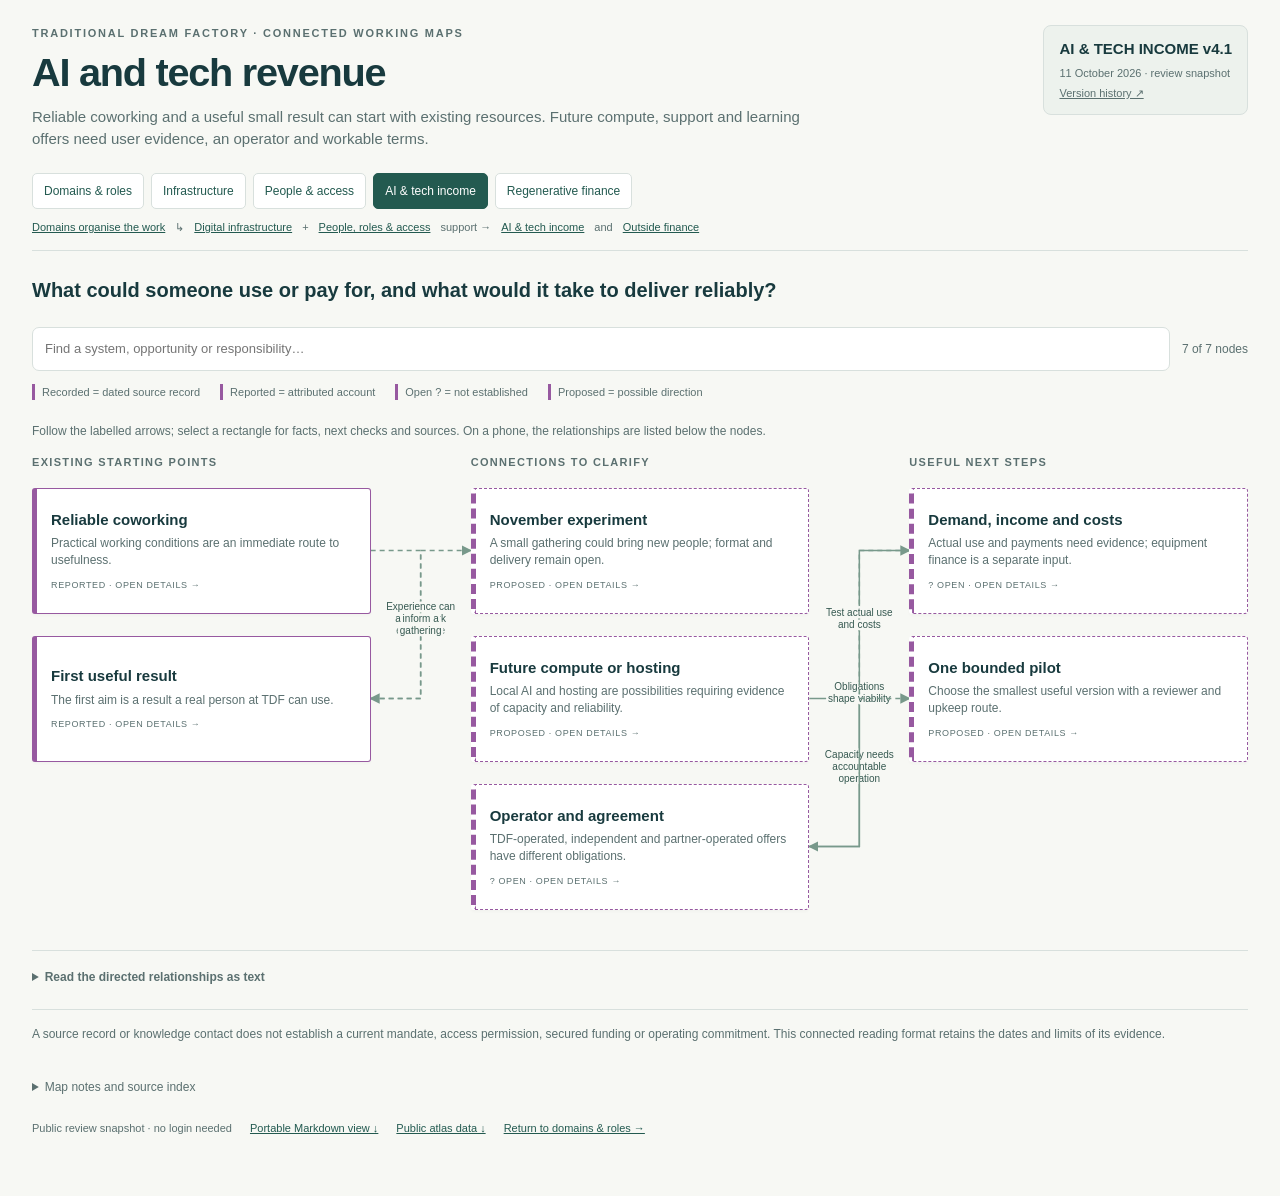
==== ai-revenue.html @ 5ae0e658 "Connect five public review maps in atlas v4.1; preserve original domains snapshot" ====
<!doctype html>
<html lang="en">
<head>
<meta charset="utf-8">
<meta name="viewport" content="width=device-width,initial-scale=1">
<meta name="description" content="A connected TDF working map, with dated sources, practical relationships and open next checks.">
<title>TDF · AI and tech revenue · v4.1</title>
<style>
:root{--ink:#183a3e;--muted:#5b7070;--paper:#f7f8f4;--line:#d8e0dd;--brand:#235a50;--accent:#9759A0;color-scheme:light}*{box-sizing:border-box}body{margin:0;background:var(--paper);color:var(--ink);font:15px/1.5 -apple-system,BlinkMacSystemFont,"Segoe UI",sans-serif}button,input{font:inherit;color:inherit}a{color:var(--brand)}button{cursor:pointer}button:focus-visible,a:focus-visible,input:focus-visible,summary:focus-visible{outline:3px solid #1e708b;outline-offset:3px}[hidden]{display:none!important}.shell{max-width:1520px;margin:auto;padding:25px 32px 60px}header{display:flex;gap:22px;justify-content:space-between;align-items:flex-start}.eyebrow{font-size:11px;letter-spacing:.16em;text-transform:uppercase;font-weight:750;color:var(--muted)}h1{font-size:clamp(26px,3.1vw,41px);letter-spacing:-1.25px;line-height:1.12;margin:8px 0 12px;font-weight:700}h2,h3,p{margin-top:0}.intro{font-size:15px;max-width:800px;color:var(--muted);margin-bottom:0}.version{background:#edf2ed;min-width:190px;border:1px solid var(--line);border-radius:8px;padding:12px 15px;flex-shrink:0}.version strong{display:block;font-size:15px}.version span,.version a{display:block;color:var(--muted);font-size:11px;margin-top:4px}.question{font-size:20px;font-weight:650;line-height:1.4;margin:25px 0 9px;max-width:950px}.toolbar{display:flex;gap:12px;align-items:center;flex-wrap:wrap;margin:23px 0 13px}.toolbar label{flex:1;min-width:230px}.toolbar input{width:100%;border:1px solid var(--line);border-radius:7px;padding:11px 12px;background:white;font-size:13px}.toolbar span{font-size:12px;color:var(--muted)}.legend{font-size:11px;color:var(--muted);display:flex;gap:8px 20px;flex-wrap:wrap;margin-bottom:22px}.legend span{border-left:3px solid var(--accent);padding-left:7px}.diagram{position:relative;min-height:150px;padding-bottom:20px}.columns{display:grid;grid-template-columns:repeat(var(--cols),minmax(0,1fr));gap:100px;position:relative;z-index:1;pointer-events:none}.column h2{font-size:11px;text-transform:uppercase;letter-spacing:.12em;color:var(--muted);margin:0 0 17px}.nodes{display:flex;flex-direction:column;gap:22px}.node{pointer-events:auto;position:relative;text-align:left;background:white;border:1.5px solid var(--accent);border-left:5px solid var(--accent);border-radius:3px;min-height:126px;padding:14px;width:100%;box-shadow:0 2px 3px #183a3e06}.node strong{display:block;font-size:15px;line-height:1.3;padding-bottom:6px}.node .summary{display:block;font-size:12px;line-height:1.45;color:var(--muted)}.node .status{display:block;margin-top:9px;text-transform:uppercase;letter-spacing:.07em;font-size:9px;color:var(--muted)}.node[data-status=open],.node[data-status=proposed]{border-style:dashed}.node[aria-pressed=true]{outline:3px solid var(--accent);outline-offset:3px;background:color-mix(in srgb,var(--accent) 8%,white)}.node:hover{background:color-mix(in srgb,var(--accent) 5%,white)}.edges{position:absolute;inset:0;width:100%;height:100%;overflow:visible;pointer-events:none;z-index:0}.edge{fill:none;stroke:#78998b;stroke-width:1.5}.edge.proposed{stroke-dasharray:5 4}.edge-label{font-size:10px;fill:#365951;paint-order:stroke;stroke:var(--paper);stroke-width:5px;stroke-linejoin:round}.read-hint{font-size:12px;color:var(--muted);margin:0 0 14px}.detail{border:1px solid var(--line);border-top:4px solid var(--accent);border-radius:6px;background:#fff;padding:25px;margin-top:22px;scroll-margin-top:20px}.detail h2{font-size:25px;line-height:1.2;letter-spacing:-.5px;margin:7px 0 12px}.detail .tag{font-size:11px;text-transform:uppercase;letter-spacing:.09em;color:var(--muted)}.detail .lead{font-size:15px;max-width:950px}.detail-grid{display:grid;grid-template-columns:1fr 1fr;gap:24px 35px}.detail h3{font-size:12px;text-transform:uppercase;letter-spacing:.06em;margin:17px 0 8px}.detail ul{font-size:13px;padding-left:19px;margin:0}.detail li{margin:7px 0}.next-check{background:#f4f6ef;border:1px dashed #a6b7ac;padding:12px 15px}.links{display:flex;gap:7px;flex-wrap:wrap}.links a{font-size:12px;padding:7px 9px;border:1px solid var(--line);border-radius:4px;text-decoration:none;background:#f3f6f2}.sources details{border-top:1px solid var(--line);padding:11px 0;font-size:12px}.sources summary{cursor:pointer}.sources p{font-size:12px;color:var(--muted);margin:8px 0}.sources small{color:var(--muted);font-size:10px}.relationships{margin-top:20px;border-top:1px solid var(--line);padding-top:17px;font-size:12px;color:var(--muted)}.relationships summary{cursor:pointer;font-weight:600}.relationships ul{columns:2;column-gap:35px;padding-left:20px}.relationships li{break-inside:avoid;margin:10px 0}.relationships a{font-weight:600}.note{font-size:12px;color:var(--muted);padding:15px 0;border-top:1px solid var(--line);margin-top:23px}.notes{font-size:12px;color:var(--muted);margin-top:20px}.notes summary{cursor:pointer}.notes li{margin:8px 0}.footer{display:flex;gap:18px;flex-wrap:wrap;font-size:11px;color:var(--muted);margin-top:24px}.empty{border:1px dashed var(--line);padding:30px;font-size:14px}.sr-only{position:absolute;width:1px;height:1px;padding:0;margin:-1px;overflow:hidden;clip:rect(0,0,0,0);white-space:nowrap;border:0}
.atlas-nav{display:flex;gap:7px;flex-wrap:wrap;margin:22px 0 10px}.atlas-nav a{border:1px solid #d8e0dd;padding:8px 11px;background:#fff;border-radius:5px;font-size:12px;text-decoration:none;color:#235a50}.atlas-nav a[aria-current=page]{background:#235a50;color:#fff;border-color:#235a50}.relationship-strip{font-size:11px;color:#5b7070;display:flex;gap:6px 10px;align-items:center;flex-wrap:wrap;border-bottom:1px solid #d8e0dd;padding:0 0 15px;margin-bottom:8px}.relationship-strip a{color:#235a50}.cross-links{display:flex;flex-direction:column;gap:7px;margin:10px 0}.cross-links a{padding:9px 11px;border:1px solid #d8e0dd;background:#eaf0eb;text-decoration:none;border-radius:4px;font-size:12px}@media(max-width:720px){.atlas-nav{margin-top:16px;gap:5px}.atlas-nav a{padding:7px 8px;font-size:11px}.relationship-strip{font-size:10px}}
@media(max-width:1100px){.shell{padding:22px}.columns{gap:70px}.node{padding:12px}.node strong{font-size:14px}.edge-label{font-size:9px}}@media(max-width:760px){.shell{padding:18px 14px 35px}header{gap:10px}h1{font-size:27px;letter-spacing:-.8px}.eyebrow{font-size:9px}.intro{font-size:12px}.version{min-width:105px;max-width:120px;padding:8px}.version strong{font-size:11px}.version span,.version a{font-size:9px}.question{font-size:18px;margin-top:20px}.columns{display:block}.column{margin-bottom:25px}.column h2{margin-bottom:12px}.nodes{gap:12px}.node{min-height:105px;padding:12px}.edges{display:none}.diagram{padding-bottom:0}.detail{padding:18px}.detail-grid{grid-template-columns:1fr;gap:8px}.detail h2{font-size:23px}.relationships ul{columns:1}.relationships{margin-top:5px}.relationships[open]{padding-top:14px}.toolbar{margin-top:19px}.legend{font-size:10px;gap:8px 13px}.read-hint{font-size:11px}.footer{gap:10px 16px}}
@media print{body{background:white}.shell{padding:0}.toolbar{display:none}.columns{gap:35px}.node{break-inside:avoid;box-shadow:none}.detail{break-inside:avoid}.version{min-width:140px}.footer{display:none}.relationships ul{columns:1}.edge-label{font-size:9px}}
</style>
</head>
<body>
<div class="shell">
<header><div><div class="eyebrow">Traditional Dream Factory · connected working maps</div><h1>AI and tech revenue</h1><p class="intro" id="intro"></p></div><div class="version"><strong>AI &amp; TECH INCOME v4.1</strong><span>11 October 2026 · review snapshot</span><a href="versions/domains-v3.1.html">Version history ↗</a></div></header>
<nav class="atlas-nav" aria-label="Five connected maps"><a href="index.html">Domains &amp; roles</a><a href="infrastructure.html">Infrastructure</a><a href="people.html">People &amp; access</a><a href="ai-revenue.html" aria-current="page">AI &amp; tech income</a><a href="regenerative-finance.html">Regenerative finance</a></nav>
<div class="relationship-strip" aria-label="How the maps connect"><a href="index.html">Domains organise the work</a><span>↳</span><a href="infrastructure.html">Digital infrastructure</a><span>+</span><a href="people.html">People, roles &amp; access</a><span>support →</span><a href="ai-revenue.html">AI &amp; tech income</a><span>and</span><a href="regenerative-finance.html">Outside finance</a></div>
<main>
<h2 class="question" id="question"></h2>
<div class="toolbar"><label><span class="sr-only">Search this map</span><input id="search" type="search" placeholder="Find a system, opportunity or responsibility…"></label><span id="count" aria-live="polite"></span></div>
<div class="legend"><span>Recorded = dated source record</span><span>Reported = attributed account</span><span>Open ? = not established</span><span>Proposed = possible direction</span></div>
<p class="read-hint">Follow the labelled arrows; select a rectangle for facts, next checks and sources. On a phone, the relationships are listed below the nodes.</p>
<section class="diagram" id="diagram" aria-label="Connected map diagram"><svg class="edges" id="edges" aria-hidden="true"></svg><div class="columns" id="columns"></div><p class="empty" id="empty" hidden>No matching nodes. Clear the search to see the connected map.</p></section>
<details class="relationships" id="relationships"><summary>Read the directed relationships as text</summary><ul id="edgeList"></ul></details>
<section class="detail" id="detail" tabindex="-1" aria-label="Selected node details" hidden></section>
<div class="note">A source record or knowledge contact does not establish a current mandate, access permission, secured funding or operating commitment. This connected reading format retains the dates and limits of its evidence.</div>
<details class="notes"><summary>Map notes and source index</summary><div id="notes"></div><div class="sources" id="allSources"></div></details>
</main>
<footer class="footer"><span>Public review snapshot · no login needed</span><a id="markdown" href="#">Portable Markdown view ↓</a><a href="public-atlas.json">Public atlas data ↓</a><a href="index.html">Return to domains &amp; roles →</a></footer>
</div>
<noscript><p style="padding:30px">This map needs JavaScript for its connected diagram. Its complete portable text is available in the paired Markdown file.</p></noscript>
<script id="atlas-data" type="application/json">{"version":"v4.1","date":"11 October 2026","map":{"id":"ai-revenue","title":"AI and tech revenue","kicker":"Useful work before a larger offer","question":"What could someone use or pay for, and what would it take to deliver reliably?","intro":"Reliable coworking and a useful small result can start with existing resources. Future compute, support and learning offers need user evidence, an operator and workable terms.","color":"#9759A0","columns":[{"id":"starting","title":"Existing starting points"},{"id":"connect","title":"Connections to clarify"},{"id":"next","title":"Useful next steps"}],"nodes":[{"id":"cowork","title":"Reliable coworking","column":"starting","summary":"Practical working conditions are an immediate route to usefulness.","status":"reported","known":["Connectivity and work conditions are recorded priorities.","A limited coworking account provides questions to test."],"checks":["Observe calls, connectivity, noise and comfort with a real user.","Identify the most costly friction and verify the improvement."],"sourceIds":["cowork","direction"],"domainIds":["hospitality","digital","future"],"roleIds":["hosts","network","income_offers"],"links":[{"mapId":"infrastructure","label":"Connectivity and service readiness","relation":"depends-on","nodeId":"connectivity"}]},{"id":"practical-result","title":"First useful result","column":"starting","summary":"The first aim is a result a real person at TDF can use.","status":"reported","known":["Practical usefulness is distinct from payment.","Existing knowledge and systems can support bounded work."],"checks":["Select the exact task, beneficiary, reviewer and done condition."],"sourceIds":["direction"],"domainIds":["knowledge","digital","future"],"roleIds":["tech_bridge","mapping","income_offers"],"links":[]},{"id":"november","title":"November experiment","column":"connect","summary":"A small gathering could bring new people; format and delivery remain open.","status":"proposed","known":["Learning, nature and human flourishing are recorded themes.","The gathering need not require payment or a hackathon format."],"checks":["Choose the audience, format, host and delivery capacity.","Confirm dates and a useful reason to attend before announcing."],"sourceIds":["direction"],"domainIds":["participation","future","hospitality"],"roleIds":["event_coordination","business_pilots","hosts"],"links":[]},{"id":"future-compute","title":"Future compute or hosting","column":"connect","summary":"Local AI and hosting are possibilities requiring evidence of capacity and reliability.","status":"proposed","known":["Local compute, storage and paid support have been discussed."],"checks":["Compare existing, rented and local capacity for the actual use.","Verify support, permitted access, recovery and full costs before a service promise."],"sourceIds":["direction","infra"],"domainIds":["digital","future"],"roleIds":["servers","ai_operator"],"links":[{"mapId":"domains","label":"Future operating scope","relation":"related","roleId":"ai_operator"}]},{"id":"operator-terms","title":"Operator and agreement","column":"connect","summary":"TDF-operated, independent and partner-operated offers have different obligations.","status":"open","known":["Several possible operator models are recorded."],"checks":["Agree who owns hardware, receives payments, pays costs and handles departure.","Confirm entity, access, support and signing authority."],"sourceIds":["direction","roles"],"domainIds":["future","finance","operations"],"roleIds":["ai_operator","contracts","budget"],"links":[{"mapId":"people","label":"Roles and decision boundaries","relation":"depends-on","nodeId":"decisions"}]},{"id":"economics","title":"Demand, income and costs","column":"next","summary":"Actual use and payments need evidence; equipment finance is a separate input.","status":"open","known":["Meaningful income is a recorded aim, not a completed result."],"checks":["Test a useful offer with a real user and payer.","Separate revenue, operating costs, capital and recurring support workload."],"sourceIds":["direction","cowork"],"domainIds":["future","finance"],"roleIds":["income_offers","budget"],"links":[]},{"id":"pilot","title":"One bounded pilot","column":"next","summary":"Choose the smallest useful version with a reviewer and upkeep route.","status":"proposed","known":["One practical result can inform later learning and commercial decisions."],"checks":["Record uptake, user feedback, delivery effort and any attributable payment.","Use the result to choose continue, change or stop."],"sourceIds":["direction"],"domainIds":["future","knowledge"],"roleIds":["income_offers","business_pilots"],"links":[{"mapId":"regenerative-finance","label":"Capital and outside funding are separate","relation":"related","nodeId":"fit-check"}]}],"edges":[{"from":"cowork","to":"practical-result","label":"Improve an actual work experience","kind":"proposed"},{"from":"practical-result","to":"november","label":"Experience can inform a gathering","kind":"proposed"},{"from":"future-compute","to":"operator-terms","label":"Capacity needs accountable operation","kind":"dependency"},{"from":"operator-terms","to":"economics","label":"Obligations shape viability","kind":"dependency"},{"from":"economics","to":"pilot","label":"Test actual use and costs","kind":"proposed"}],"notes":["Can test now: cowork improvements, retrieval and a small learning/practical experiment within permission.","Conditional: new compute capacity, paid support and larger offsites or events.","November gathering, attributable income, a substantial 2027 event and enduring identity remain separate aims.","No price, revenue forecast, equipment order or visitor commitment is assumed."],"sources":[{"id":"direction","title":"Reviewed TDF direction","date":"9–11 October 2026","note":"Reviewed professional summary; aims and reports are separate from acceptance."},{"id":"cowork","title":"Reviewed coworking experience and direction","date":"6–11 October 2026","note":"A limited experience account informs questions; it does not validate demand or prices."},{"id":"infra","title":"Infrastructure evidence review","date":"3–9 October 2026","note":"Dated configuration and access records; current service health was not tested for this map."},{"id":"roles","title":"TDF published team and role review","date":"11 October 2026","url":"https://www.traditionaldreamfactory.com/team","note":"Published roles do not establish attendance, full mandate or permission."}]},"labels":{"roles":{"hosts":"Space Hosts","bookings":"Bookings and reservations","hospitality_manager":"Hospitality Manager","housekeeping":"Housekeeping","kitchen_lead":"Kitchen Lead","kitchen_service":"Kitchen shifts and service","food_supplies":"Food supplies and purchasing","volunteers":"Volunteer coordination","community_care":"Volunteer and resident care","team_care":"Team care and conflict support","event_coordination":"Event coordination","land_lead":"Land Lead","land_steward":"Land Steward","land_consultant":"Land Consultant","water_monitoring":"Water monitoring and land data","build_lead":"Carpentry and Build Lead","maintenance":"Maintenance","build_residents":"Build residents","network":"Network and Wi-Fi operations","closer_owner":"Closer service ownership","closer_contribution":"Closer development contribution","vault":"Bitwarden ownership and access","web3":"Web3 and Impact Data Lead","monitoring":"Sensors and energy monitoring","servers":"Servers backups and recovery","tech_bridge":"Technical support and bridge","mapping":"Documentation and mapping","capture_review":"Knowledge capture and review","knowledge_upkeep":"Shared knowledge maintenance","media_lead":"Marketing and Media Lead","creator":"Content Creator Resident","editorial":"Editorial review and publishing","operations_director":"Operations Director","directors":"Co-directors","accounting":"Accounting","budget":"Budget and treasury control","funding":"Funding and grant applications","contracts":"Contracts and signing","ai_operator":"AI service operation","income_offers":"Income and offer development","business_pilots":"Offsite and event business pilots"},"domains":{"hospitality":"Stays and bookings","food":"Kitchen and food","participation":"People and events","land":"Land water and ecology","build":"Buildings and maintenance","digital":"Digital infrastructure","knowledge":"Shared knowledge","media":"Media and communication","operations":"Operations","finance":"Finance funding and contracts","future":"AI and new income"},"maps":{"infrastructure":"Digital infrastructure","people":"People, roles and access","ai-revenue":"AI and tech revenue","regenerative-finance":"Regenerative finance and outside funding"}}}</script>
<script>
'use strict';
const DATA=JSON.parse(document.getElementById('atlas-data').textContent),M=DATA.map,$=id=>document.getElementById(id);
const esc=s=>String(s??'').replace(/[&<>"']/g,c=>({'&':'&amp;','<':'&lt;','>':'&gt;','"':'&quot;',"'":'&#39;'}[c]));
const nodes=Object.fromEntries(M.nodes.map(n=>[n.id,n])),sources=Object.fromEntries(M.sources.map(s=>[s.id,s]));
let query='',selected=null;
const norm=s=>String(s).normalize('NFD').replace(/[\u0300-\u036f]/g,'').toLowerCase();
function linkTo(mapId,nodeId,roleId){const page=mapId==='domains'?'index.html':mapId+'.html';return page+(roleId?'#role='+encodeURIComponent(roleId):nodeId?'#node='+encodeURIComponent(nodeId):'');}
function sourceHTML(s){return `<details><summary>${esc(s.id)} · ${esc(s.title)}</summary><small>${esc(s.date)}</small><p>${esc(s.note)}</p>${s.url?`<a href="${esc(s.url)}" target="_blank" rel="noopener noreferrer">Read the public source ↗</a>`:''}</details>`;}
function render(){const matches=M.nodes.filter(n=>!query||norm([n.title,n.summary,...n.known,...n.checks,n.status].join(' ')).includes(norm(query)));const ids=new Set(matches.map(n=>n.id));$('count').textContent=`${matches.length} of ${M.nodes.length} nodes`;const cols=M.columns.filter(c=>matches.some(n=>n.column===c.id));$('columns').style.setProperty('--cols',cols.length||1);$('columns').innerHTML=cols.map(c=>`<section class="column"><h2>${esc(c.title)}</h2><div class="nodes">${matches.filter(n=>n.column===c.id).map(n=>`<button class="node" id="node-${esc(n.id)}" data-node="${esc(n.id)}" data-status="${esc(n.status)}" aria-pressed="${selected===n.id}" aria-controls="detail"><strong>${esc(n.title)}</strong><span class="summary">${esc(n.summary)}</span><span class="status">${n.status==='open'?'? ':''}${esc(n.status)} · open details →</span></button>`).join('')}</div></section>`).join('');$('empty').hidden=!!matches.length;const edges=M.edges.filter(e=>ids.has(e.from)&&ids.has(e.to));$('edgeList').innerHTML=edges.map(e=>`<li><a href="#node=${encodeURIComponent(e.from)}">${esc(nodes[e.from].title)}</a> → <strong>${esc(e.label)}</strong> → <a href="#node=${encodeURIComponent(e.to)}">${esc(nodes[e.to].title)}</a> <small>(${esc(e.kind)})</small></li>`).join('')||'<li>No relationships within this search result.</li>';requestAnimationFrame(()=>drawEdges(edges));}
function wrapEdge(label,maxChars){const rows=[];let line='';for(const word of label.split(' ')){if(line&&(line+' '+word).length>maxChars){rows.push(line);line=word;}else line+=(line?' ':'')+word;}if(line)rows.push(line);return rows;}
function drawEdges(edges){
 const diagram=$('diagram'),box=diagram.getBoundingClientRect();let bottom=0;const positions={};
 M.nodes.forEach(n=>{const el=$('node-'+n.id);if(!el)return;const b=el.getBoundingClientRect();positions[n.id]={l:b.left-box.left,r:b.right-box.left,t:b.top-box.top,b:b.bottom-box.top,y:(b.top+b.bottom)/2-box.top};bottom=Math.max(bottom,b.bottom-box.top);});
 if(matchMedia('(max-width:760px)').matches){diagram.style.paddingBottom='0px';$('edges').innerHTML='';return;}
 const gutter=parseFloat(getComputedStyle($('columns')).columnGap)||100;let outer=0;
 const lines=edges.map((e,i)=>{
  const a=positions[e.from],b=positions[e.to];if(!a||!b)return '';
  const adjacent=b.l>a.r&&b.l-a.r<160,same=Math.abs(a.l-b.l)<2;
  let d,labelX,labelY,rows;
  if(adjacent||same){
   const useLeft=same&&a.r>box.width-5;
   const x=adjacent?(a.r+b.l)/2:useLeft?a.l-gutter/2:a.r+gutter/2;
   const start=useLeft?a.l:a.r,end=useLeft?b.l:same?b.r:b.l;
   d=`M ${start} ${a.y} H ${x} V ${b.y} H ${end}`;
   rows=wrapEdge(e.label,gutter===100?15:11);labelX=x;labelY=(a.y+b.y)/2-(rows.length-1)*6-3;
  }else{
   const right=a.r+14+(i%3)*6,left=b.l-14-(i%3)*6,y=bottom+28+outer++*25;
   d=`M ${a.r} ${a.y} H ${right} V ${y} H ${left} V ${b.y} H ${b.l}`;
   labelX=(right+left)/2;labelY=y-6;rows=[e.label];
  }
  return `<path class="edge ${esc(e.kind)}" d="${d}" marker-end="url(#arrow)"/><text class="edge-label" x="${labelX}" y="${labelY}" text-anchor="middle">${rows.map((s,j)=>`<tspan x="${labelX}" dy="${j?12:0}">${esc(s)}</tspan>`).join('')}</text>`;
 }).join('');
 diagram.style.paddingBottom=(outer?outer*25+28:20)+'px';const h=bottom+(outer?outer*25+28:20);
 $('edges').setAttribute('viewBox',`0 0 ${box.width} ${h}`);$('edges').innerHTML='<defs><marker id="arrow" markerWidth="7" markerHeight="7" refX="6" refY="3.5" orient="auto-start-reverse"><path d="M0 0 L7 3.5 L0 7" fill="#78998b"/></marker></defs>'+lines;
}
function selectNode(id,focus=false){const n=nodes[id];if(!n)return;selected=id;const relations=M.edges.filter(e=>e.from===id||e.to===id);$('detail').hidden=false;$('detail').innerHTML=`<div class="tag">${esc(M.title)} · ${n.status==='open'?'? ':''}${esc(n.status)}</div><h2>${esc(n.title)}</h2><p class="lead">${esc(n.summary)}</p><div class="detail-grid"><div><h3>What is known</h3><ul>${n.known.map(s=>`<li>${esc(s)}</li>`).join('')||'<li>? No established fact in this record.</li>'}</ul></div><div><h3>Useful next checks</h3><div class="next-check"><ul>${n.checks.map(s=>`<li>${esc(s)}</li>`).join('')||'<li>Confirm the current practitioner and the source date before relying on this.</li>'}</ul></div></div></div><h3>Follow the connection</h3><div class="links">${n.links.map(l=>`<a href="${esc(linkTo(l.mapId,l.nodeId,l.roleId))}">${esc(l.label)} <small>· ${esc(l.relation.replaceAll('-',' '))}</small> →</a>`).join('')}${n.roleIds.map(r=>`<a href="index.html#role=${encodeURIComponent(r)}">${esc(DATA.labels.roles[r])} · role →</a>`).join('')}${n.domainIds.map(d=>`<a href="index.html#domain=${encodeURIComponent(d)}">${esc(DATA.labels.domains[d])} · domain →</a>`).join('')}</div>${relations.length?`<h3>Relationships on this map</h3><ul>${relations.map(e=>`<li><a href="#node=${encodeURIComponent(e.from)}">${esc(nodes[e.from].title)}</a> → ${esc(e.label)} → <a href="#node=${encodeURIComponent(e.to)}">${esc(nodes[e.to].title)}</a> (${esc(e.kind)})</li>`).join('')}</ul>`:''}<h3>Evidence and limits</h3><div class="sources">${n.sourceIds.map(id=>sourceHTML(sources[id])).join('')||'<p>? Source not yet established.</p>'}</div>`;render();if(focus){$('detail').scrollIntoView({behavior:'smooth',block:'start'});$('detail').focus({preventScroll:true});}}
function applyHash(focus=false){const id=new URLSearchParams(location.hash.slice(1)).get('node');if(nodes[id]){query='';$('search').value='';selectNode(id,focus);}else{selected=null;$('detail').hidden=true;render();}}
$('intro').textContent=M.intro;$('question').textContent=M.question;$('markdown').href=M.id+'.md';$('notes').innerHTML='<ul>'+M.notes.map(s=>'<li>'+esc(s)+'</li>').join('')+'</ul>';$('allSources').innerHTML=M.sources.map(sourceHTML).join('');
$('search').addEventListener('input',e=>{query=e.target.value;render();});
document.addEventListener('click',e=>{const b=e.target.closest('[data-node]');if(!b)return;const id=b.dataset.node;if(location.hash==='#node='+id)selectNode(id,true);else location.hash='node='+encodeURIComponent(id);});
window.addEventListener('hashchange',()=>applyHash(true));window.addEventListener('resize',()=>requestAnimationFrame(()=>drawEdges(M.edges.filter(e=>$('node-'+e.from)&&$('node-'+e.to)))));
if(matchMedia('(max-width:760px)').matches)$('relationships').open=true;
applyHash(!!location.hash);
</script>
</body>
</html>
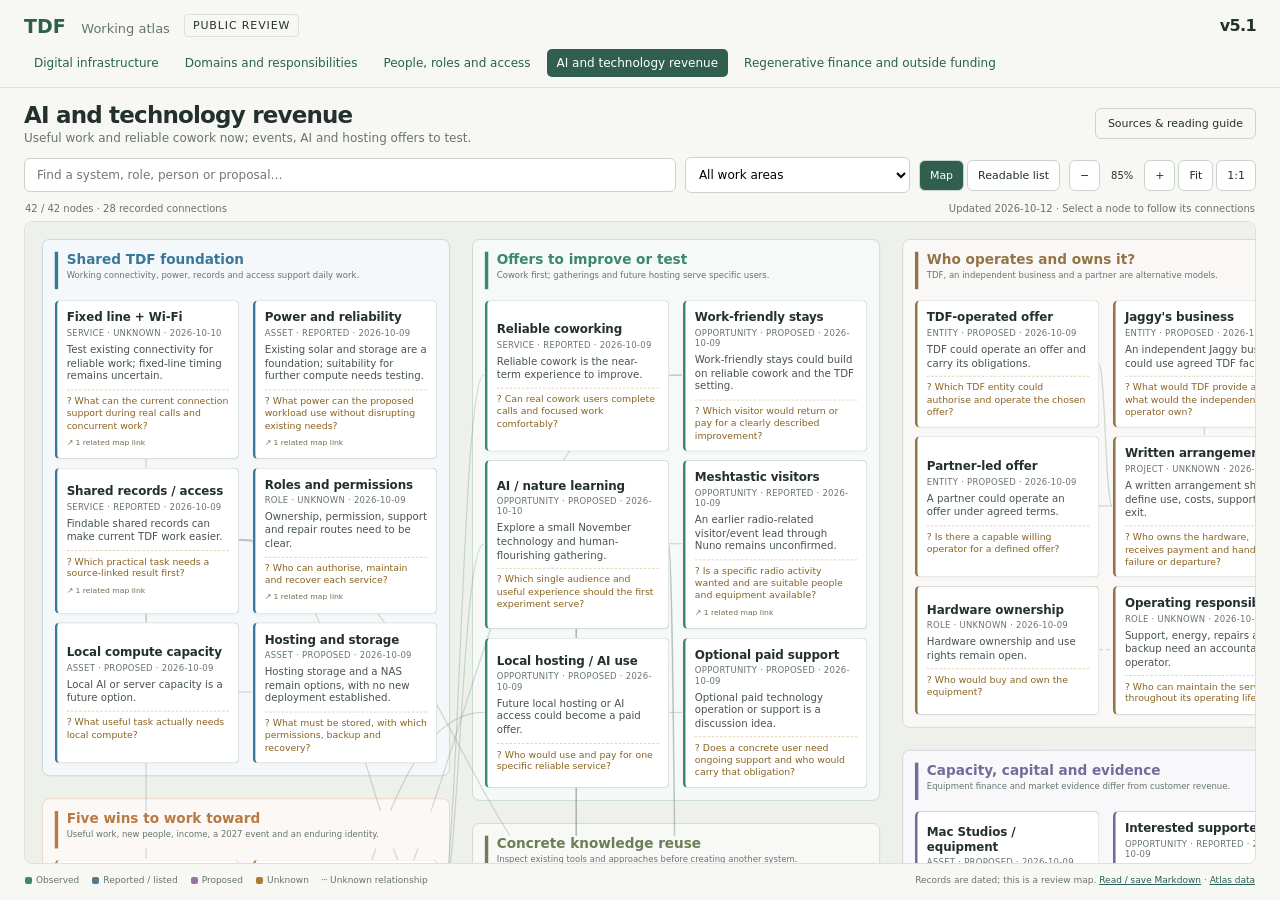
==== commit 17f53271: "Restore concrete TDF maps with dated evidence and a public-safe v5.1 atlas" ====
--- a/ai-revenue.html
+++ b/ai-revenue.html
@@ -1,81 +1,16 @@
 <!doctype html>
 <html lang="en">
-<head>
-<meta charset="utf-8">
-<meta name="viewport" content="width=device-width,initial-scale=1">
-<meta name="description" content="A connected TDF working map, with dated sources, practical relationships and open next checks.">
-<title>TDF · AI and tech revenue · v4.1</title>
-<style>
-:root{--ink:#183a3e;--muted:#5b7070;--paper:#f7f8f4;--line:#d8e0dd;--brand:#235a50;--accent:#9759A0;color-scheme:light}*{box-sizing:border-box}body{margin:0;background:var(--paper);color:var(--ink);font:15px/1.5 -apple-system,BlinkMacSystemFont,"Segoe UI",sans-serif}button,input{font:inherit;color:inherit}a{color:var(--brand)}button{cursor:pointer}button:focus-visible,a:focus-visible,input:focus-visible,summary:focus-visible{outline:3px solid #1e708b;outline-offset:3px}[hidden]{display:none!important}.shell{max-width:1520px;margin:auto;padding:25px 32px 60px}header{display:flex;gap:22px;justify-content:space-between;align-items:flex-start}.eyebrow{font-size:11px;letter-spacing:.16em;text-transform:uppercase;font-weight:750;color:var(--muted)}h1{font-size:clamp(26px,3.1vw,41px);letter-spacing:-1.25px;line-height:1.12;margin:8px 0 12px;font-weight:700}h2,h3,p{margin-top:0}.intro{font-size:15px;max-width:800px;color:var(--muted);margin-bottom:0}.version{background:#edf2ed;min-width:190px;border:1px solid var(--line);border-radius:8px;padding:12px 15px;flex-shrink:0}.version strong{display:block;font-size:15px}.version span,.version a{display:block;color:var(--muted);font-size:11px;margin-top:4px}.question{font-size:20px;font-weight:650;line-height:1.4;margin:25px 0 9px;max-width:950px}.toolbar{display:flex;gap:12px;align-items:center;flex-wrap:wrap;margin:23px 0 13px}.toolbar label{flex:1;min-width:230px}.toolbar input{width:100%;border:1px solid var(--line);border-radius:7px;padding:11px 12px;background:white;font-size:13px}.toolbar span{font-size:12px;color:var(--muted)}.legend{font-size:11px;color:var(--muted);display:flex;gap:8px 20px;flex-wrap:wrap;margin-bottom:22px}.legend span{border-left:3px solid var(--accent);padding-left:7px}.diagram{position:relative;min-height:150px;padding-bottom:20px}.columns{display:grid;grid-template-columns:repeat(var(--cols),minmax(0,1fr));gap:100px;position:relative;z-index:1;pointer-events:none}.column h2{font-size:11px;text-transform:uppercase;letter-spacing:.12em;color:var(--muted);margin:0 0 17px}.nodes{display:flex;flex-direction:column;gap:22px}.node{pointer-events:auto;position:relative;text-align:left;background:white;border:1.5px solid var(--accent);border-left:5px solid var(--accent);border-radius:3px;min-height:126px;padding:14px;width:100%;box-shadow:0 2px 3px #183a3e06}.node strong{display:block;font-size:15px;line-height:1.3;padding-bottom:6px}.node .summary{display:block;font-size:12px;line-height:1.45;color:var(--muted)}.node .status{display:block;margin-top:9px;text-transform:uppercase;letter-spacing:.07em;font-size:9px;color:var(--muted)}.node[data-status=open],.node[data-status=proposed]{border-style:dashed}.node[aria-pressed=true]{outline:3px solid var(--accent);outline-offset:3px;background:color-mix(in srgb,var(--accent) 8%,white)}.node:hover{background:color-mix(in srgb,var(--accent) 5%,white)}.edges{position:absolute;inset:0;width:100%;height:100%;overflow:visible;pointer-events:none;z-index:0}.edge{fill:none;stroke:#78998b;stroke-width:1.5}.edge.proposed{stroke-dasharray:5 4}.edge-label{font-size:10px;fill:#365951;paint-order:stroke;stroke:var(--paper);stroke-width:5px;stroke-linejoin:round}.read-hint{font-size:12px;color:var(--muted);margin:0 0 14px}.detail{border:1px solid var(--line);border-top:4px solid var(--accent);border-radius:6px;background:#fff;padding:25px;margin-top:22px;scroll-margin-top:20px}.detail h2{font-size:25px;line-height:1.2;letter-spacing:-.5px;margin:7px 0 12px}.detail .tag{font-size:11px;text-transform:uppercase;letter-spacing:.09em;color:var(--muted)}.detail .lead{font-size:15px;max-width:950px}.detail-grid{display:grid;grid-template-columns:1fr 1fr;gap:24px 35px}.detail h3{font-size:12px;text-transform:uppercase;letter-spacing:.06em;margin:17px 0 8px}.detail ul{font-size:13px;padding-left:19px;margin:0}.detail li{margin:7px 0}.next-check{background:#f4f6ef;border:1px dashed #a6b7ac;padding:12px 15px}.links{display:flex;gap:7px;flex-wrap:wrap}.links a{font-size:12px;padding:7px 9px;border:1px solid var(--line);border-radius:4px;text-decoration:none;background:#f3f6f2}.sources details{border-top:1px solid var(--line);padding:11px 0;font-size:12px}.sources summary{cursor:pointer}.sources p{font-size:12px;color:var(--muted);margin:8px 0}.sources small{color:var(--muted);font-size:10px}.relationships{margin-top:20px;border-top:1px solid var(--line);padding-top:17px;font-size:12px;color:var(--muted)}.relationships summary{cursor:pointer;font-weight:600}.relationships ul{columns:2;column-gap:35px;padding-left:20px}.relationships li{break-inside:avoid;margin:10px 0}.relationships a{font-weight:600}.note{font-size:12px;color:var(--muted);padding:15px 0;border-top:1px solid var(--line);margin-top:23px}.notes{font-size:12px;color:var(--muted);margin-top:20px}.notes summary{cursor:pointer}.notes li{margin:8px 0}.footer{display:flex;gap:18px;flex-wrap:wrap;font-size:11px;color:var(--muted);margin-top:24px}.empty{border:1px dashed var(--line);padding:30px;font-size:14px}.sr-only{position:absolute;width:1px;height:1px;padding:0;margin:-1px;overflow:hidden;clip:rect(0,0,0,0);white-space:nowrap;border:0}
-.atlas-nav{display:flex;gap:7px;flex-wrap:wrap;margin:22px 0 10px}.atlas-nav a{border:1px solid #d8e0dd;padding:8px 11px;background:#fff;border-radius:5px;font-size:12px;text-decoration:none;color:#235a50}.atlas-nav a[aria-current=page]{background:#235a50;color:#fff;border-color:#235a50}.relationship-strip{font-size:11px;color:#5b7070;display:flex;gap:6px 10px;align-items:center;flex-wrap:wrap;border-bottom:1px solid #d8e0dd;padding:0 0 15px;margin-bottom:8px}.relationship-strip a{color:#235a50}.cross-links{display:flex;flex-direction:column;gap:7px;margin:10px 0}.cross-links a{padding:9px 11px;border:1px solid #d8e0dd;background:#eaf0eb;text-decoration:none;border-radius:4px;font-size:12px}@media(max-width:720px){.atlas-nav{margin-top:16px;gap:5px}.atlas-nav a{padding:7px 8px;font-size:11px}.relationship-strip{font-size:10px}}
-@media(max-width:1100px){.shell{padding:22px}.columns{gap:70px}.node{padding:12px}.node strong{font-size:14px}.edge-label{font-size:9px}}@media(max-width:760px){.shell{padding:18px 14px 35px}header{gap:10px}h1{font-size:27px;letter-spacing:-.8px}.eyebrow{font-size:9px}.intro{font-size:12px}.version{min-width:105px;max-width:120px;padding:8px}.version strong{font-size:11px}.version span,.version a{font-size:9px}.question{font-size:18px;margin-top:20px}.columns{display:block}.column{margin-bottom:25px}.column h2{margin-bottom:12px}.nodes{gap:12px}.node{min-height:105px;padding:12px}.edges{display:none}.diagram{padding-bottom:0}.detail{padding:18px}.detail-grid{grid-template-columns:1fr;gap:8px}.detail h2{font-size:23px}.relationships ul{columns:1}.relationships{margin-top:5px}.relationships[open]{padding-top:14px}.toolbar{margin-top:19px}.legend{font-size:10px;gap:8px 13px}.read-hint{font-size:11px}.footer{gap:10px 16px}}
-@media print{body{background:white}.shell{padding:0}.toolbar{display:none}.columns{gap:35px}.node{break-inside:avoid;box-shadow:none}.detail{break-inside:avoid}.version{min-width:140px}.footer{display:none}.relationships ul{columns:1}.edge-label{font-size:9px}}
-</style>
-</head>
+<head><meta charset="utf-8"><meta name="viewport" content="width=device-width,initial-scale=1"><title>AI and technology revenue · TDF v5.1</title><link rel="stylesheet" href="site.css"></head>
 <body>
-<div class="shell">
-<header><div><div class="eyebrow">Traditional Dream Factory · connected working maps</div><h1>AI and tech revenue</h1><p class="intro" id="intro"></p></div><div class="version"><strong>AI &amp; TECH INCOME v4.1</strong><span>11 October 2026 · review snapshot</span><a href="versions/domains-v3.1.html">Version history ↗</a></div></header>
-<nav class="atlas-nav" aria-label="Five connected maps"><a href="index.html">Domains &amp; roles</a><a href="infrastructure.html">Infrastructure</a><a href="people.html">People &amp; access</a><a href="ai-revenue.html" aria-current="page">AI &amp; tech income</a><a href="regenerative-finance.html">Regenerative finance</a></nav>
-<div class="relationship-strip" aria-label="How the maps connect"><a href="index.html">Domains organise the work</a><span>↳</span><a href="infrastructure.html">Digital infrastructure</a><span>+</span><a href="people.html">People, roles &amp; access</a><span>support →</span><a href="ai-revenue.html">AI &amp; tech income</a><span>and</span><a href="regenerative-finance.html">Outside finance</a></div>
-<main>
-<h2 class="question" id="question"></h2>
-<div class="toolbar"><label><span class="sr-only">Search this map</span><input id="search" type="search" placeholder="Find a system, opportunity or responsibility…"></label><span id="count" aria-live="polite"></span></div>
-<div class="legend"><span>Recorded = dated source record</span><span>Reported = attributed account</span><span>Open ? = not established</span><span>Proposed = possible direction</span></div>
-<p class="read-hint">Follow the labelled arrows; select a rectangle for facts, next checks and sources. On a phone, the relationships are listed below the nodes.</p>
-<section class="diagram" id="diagram" aria-label="Connected map diagram"><svg class="edges" id="edges" aria-hidden="true"></svg><div class="columns" id="columns"></div><p class="empty" id="empty" hidden>No matching nodes. Clear the search to see the connected map.</p></section>
-<details class="relationships" id="relationships"><summary>Read the directed relationships as text</summary><ul id="edgeList"></ul></details>
-<section class="detail" id="detail" tabindex="-1" aria-label="Selected node details" hidden></section>
-<div class="note">A source record or knowledge contact does not establish a current mandate, access permission, secured funding or operating commitment. This connected reading format retains the dates and limits of its evidence.</div>
-<details class="notes"><summary>Map notes and source index</summary><div id="notes"></div><div class="sources" id="allSources"></div></details>
-</main>
-<footer class="footer"><span>Public review snapshot · no login needed</span><a id="markdown" href="#">Portable Markdown view ↓</a><a href="public-atlas.json">Public atlas data ↓</a><a href="index.html">Return to domains &amp; roles →</a></footer>
-</div>
-<noscript><p style="padding:30px">This map needs JavaScript for its connected diagram. Its complete portable text is available in the paired Markdown file.</p></noscript>
-<script id="atlas-data" type="application/json">{"version":"v4.1","date":"11 October 2026","map":{"id":"ai-revenue","title":"AI and tech revenue","kicker":"Useful work before a larger offer","question":"What could someone use or pay for, and what would it take to deliver reliably?","intro":"Reliable coworking and a useful small result can start with existing resources. Future compute, support and learning offers need user evidence, an operator and workable terms.","color":"#9759A0","columns":[{"id":"starting","title":"Existing starting points"},{"id":"connect","title":"Connections to clarify"},{"id":"next","title":"Useful next steps"}],"nodes":[{"id":"cowork","title":"Reliable coworking","column":"starting","summary":"Practical working conditions are an immediate route to usefulness.","status":"reported","known":["Connectivity and work conditions are recorded priorities.","A limited coworking account provides questions to test."],"checks":["Observe calls, connectivity, noise and comfort with a real user.","Identify the most costly friction and verify the improvement."],"sourceIds":["cowork","direction"],"domainIds":["hospitality","digital","future"],"roleIds":["hosts","network","income_offers"],"links":[{"mapId":"infrastructure","label":"Connectivity and service readiness","relation":"depends-on","nodeId":"connectivity"}]},{"id":"practical-result","title":"First useful result","column":"starting","summary":"The first aim is a result a real person at TDF can use.","status":"reported","known":["Practical usefulness is distinct from payment.","Existing knowledge and systems can support bounded work."],"checks":["Select the exact task, beneficiary, reviewer and done condition."],"sourceIds":["direction"],"domainIds":["knowledge","digital","future"],"roleIds":["tech_bridge","mapping","income_offers"],"links":[]},{"id":"november","title":"November experiment","column":"connect","summary":"A small gathering could bring new people; format and delivery remain open.","status":"proposed","known":["Learning, nature and human flourishing are recorded themes.","The gathering need not require payment or a hackathon format."],"checks":["Choose the audience, format, host and delivery capacity.","Confirm dates and a useful reason to attend before announcing."],"sourceIds":["direction"],"domainIds":["participation","future","hospitality"],"roleIds":["event_coordination","business_pilots","hosts"],"links":[]},{"id":"future-compute","title":"Future compute or hosting","column":"connect","summary":"Local AI and hosting are possibilities requiring evidence of capacity and reliability.","status":"proposed","known":["Local compute, storage and paid support have been discussed."],"checks":["Compare existing, rented and local capacity for the actual use.","Verify support, permitted access, recovery and full costs before a service promise."],"sourceIds":["direction","infra"],"domainIds":["digital","future"],"roleIds":["servers","ai_operator"],"links":[{"mapId":"domains","label":"Future operating scope","relation":"related","roleId":"ai_operator"}]},{"id":"operator-terms","title":"Operator and agreement","column":"connect","summary":"TDF-operated, independent and partner-operated offers have different obligations.","status":"open","known":["Several possible operator models are recorded."],"checks":["Agree who owns hardware, receives payments, pays costs and handles departure.","Confirm entity, access, support and signing authority."],"sourceIds":["direction","roles"],"domainIds":["future","finance","operations"],"roleIds":["ai_operator","contracts","budget"],"links":[{"mapId":"people","label":"Roles and decision boundaries","relation":"depends-on","nodeId":"decisions"}]},{"id":"economics","title":"Demand, income and costs","column":"next","summary":"Actual use and payments need evidence; equipment finance is a separate input.","status":"open","known":["Meaningful income is a recorded aim, not a completed result."],"checks":["Test a useful offer with a real user and payer.","Separate revenue, operating costs, capital and recurring support workload."],"sourceIds":["direction","cowork"],"domainIds":["future","finance"],"roleIds":["income_offers","budget"],"links":[]},{"id":"pilot","title":"One bounded pilot","column":"next","summary":"Choose the smallest useful version with a reviewer and upkeep route.","status":"proposed","known":["One practical result can inform later learning and commercial decisions."],"checks":["Record uptake, user feedback, delivery effort and any attributable payment.","Use the result to choose continue, change or stop."],"sourceIds":["direction"],"domainIds":["future","knowledge"],"roleIds":["income_offers","business_pilots"],"links":[{"mapId":"regenerative-finance","label":"Capital and outside funding are separate","relation":"related","nodeId":"fit-check"}]}],"edges":[{"from":"cowork","to":"practical-result","label":"Improve an actual work experience","kind":"proposed"},{"from":"practical-result","to":"november","label":"Experience can inform a gathering","kind":"proposed"},{"from":"future-compute","to":"operator-terms","label":"Capacity needs accountable operation","kind":"dependency"},{"from":"operator-terms","to":"economics","label":"Obligations shape viability","kind":"dependency"},{"from":"economics","to":"pilot","label":"Test actual use and costs","kind":"proposed"}],"notes":["Can test now: cowork improvements, retrieval and a small learning/practical experiment within permission.","Conditional: new compute capacity, paid support and larger offsites or events.","November gathering, attributable income, a substantial 2027 event and enduring identity remain separate aims.","No price, revenue forecast, equipment order or visitor commitment is assumed."],"sources":[{"id":"direction","title":"Reviewed TDF direction","date":"9–11 October 2026","note":"Reviewed professional summary; aims and reports are separate from acceptance."},{"id":"cowork","title":"Reviewed coworking experience and direction","date":"6–11 October 2026","note":"A limited experience account informs questions; it does not validate demand or prices."},{"id":"infra","title":"Infrastructure evidence review","date":"3–9 October 2026","note":"Dated configuration and access records; current service health was not tested for this map."},{"id":"roles","title":"TDF published team and role review","date":"11 October 2026","url":"https://www.traditionaldreamfactory.com/team","note":"Published roles do not establish attendance, full mandate or permission."}]},"labels":{"roles":{"hosts":"Space Hosts","bookings":"Bookings and reservations","hospitality_manager":"Hospitality Manager","housekeeping":"Housekeeping","kitchen_lead":"Kitchen Lead","kitchen_service":"Kitchen shifts and service","food_supplies":"Food supplies and purchasing","volunteers":"Volunteer coordination","community_care":"Volunteer and resident care","team_care":"Team care and conflict support","event_coordination":"Event coordination","land_lead":"Land Lead","land_steward":"Land Steward","land_consultant":"Land Consultant","water_monitoring":"Water monitoring and land data","build_lead":"Carpentry and Build Lead","maintenance":"Maintenance","build_residents":"Build residents","network":"Network and Wi-Fi operations","closer_owner":"Closer service ownership","closer_contribution":"Closer development contribution","vault":"Bitwarden ownership and access","web3":"Web3 and Impact Data Lead","monitoring":"Sensors and energy monitoring","servers":"Servers backups and recovery","tech_bridge":"Technical support and bridge","mapping":"Documentation and mapping","capture_review":"Knowledge capture and review","knowledge_upkeep":"Shared knowledge maintenance","media_lead":"Marketing and Media Lead","creator":"Content Creator Resident","editorial":"Editorial review and publishing","operations_director":"Operations Director","directors":"Co-directors","accounting":"Accounting","budget":"Budget and treasury control","funding":"Funding and grant applications","contracts":"Contracts and signing","ai_operator":"AI service operation","income_offers":"Income and offer development","business_pilots":"Offsite and event business pilots"},"domains":{"hospitality":"Stays and bookings","food":"Kitchen and food","participation":"People and events","land":"Land water and ecology","build":"Buildings and maintenance","digital":"Digital infrastructure","knowledge":"Shared knowledge","media":"Media and communication","operations":"Operations","finance":"Finance funding and contracts","future":"AI and new income"},"maps":{"infrastructure":"Digital infrastructure","people":"People, roles and access","ai-revenue":"AI and tech revenue","regenerative-finance":"Regenerative finance and outside funding"}}}</script>
-<script>
-'use strict';
-const DATA=JSON.parse(document.getElementById('atlas-data').textContent),M=DATA.map,$=id=>document.getElementById(id);
-const esc=s=>String(s??'').replace(/[&<>"']/g,c=>({'&':'&amp;','<':'&lt;','>':'&gt;','"':'&quot;',"'":'&#39;'}[c]));
-const nodes=Object.fromEntries(M.nodes.map(n=>[n.id,n])),sources=Object.fromEntries(M.sources.map(s=>[s.id,s]));
-let query='',selected=null;
-const norm=s=>String(s).normalize('NFD').replace(/[\u0300-\u036f]/g,'').toLowerCase();
-function linkTo(mapId,nodeId,roleId){const page=mapId==='domains'?'index.html':mapId+'.html';return page+(roleId?'#role='+encodeURIComponent(roleId):nodeId?'#node='+encodeURIComponent(nodeId):'');}
-function sourceHTML(s){return `<details><summary>${esc(s.id)} · ${esc(s.title)}</summary><small>${esc(s.date)}</small><p>${esc(s.note)}</p>${s.url?`<a href="${esc(s.url)}" target="_blank" rel="noopener noreferrer">Read the public source ↗</a>`:''}</details>`;}
-function render(){const matches=M.nodes.filter(n=>!query||norm([n.title,n.summary,...n.known,...n.checks,n.status].join(' ')).includes(norm(query)));const ids=new Set(matches.map(n=>n.id));$('count').textContent=`${matches.length} of ${M.nodes.length} nodes`;const cols=M.columns.filter(c=>matches.some(n=>n.column===c.id));$('columns').style.setProperty('--cols',cols.length||1);$('columns').innerHTML=cols.map(c=>`<section class="column"><h2>${esc(c.title)}</h2><div class="nodes">${matches.filter(n=>n.column===c.id).map(n=>`<button class="node" id="node-${esc(n.id)}" data-node="${esc(n.id)}" data-status="${esc(n.status)}" aria-pressed="${selected===n.id}" aria-controls="detail"><strong>${esc(n.title)}</strong><span class="summary">${esc(n.summary)}</span><span class="status">${n.status==='open'?'? ':''}${esc(n.status)} · open details →</span></button>`).join('')}</div></section>`).join('');$('empty').hidden=!!matches.length;const edges=M.edges.filter(e=>ids.has(e.from)&&ids.has(e.to));$('edgeList').innerHTML=edges.map(e=>`<li><a href="#node=${encodeURIComponent(e.from)}">${esc(nodes[e.from].title)}</a> → <strong>${esc(e.label)}</strong> → <a href="#node=${encodeURIComponent(e.to)}">${esc(nodes[e.to].title)}</a> <small>(${esc(e.kind)})</small></li>`).join('')||'<li>No relationships within this search result.</li>';requestAnimationFrame(()=>drawEdges(edges));}
-function wrapEdge(label,maxChars){const rows=[];let line='';for(const word of label.split(' ')){if(line&&(line+' '+word).length>maxChars){rows.push(line);line=word;}else line+=(line?' ':'')+word;}if(line)rows.push(line);return rows;}
-function drawEdges(edges){
- const diagram=$('diagram'),box=diagram.getBoundingClientRect();let bottom=0;const positions={};
- M.nodes.forEach(n=>{const el=$('node-'+n.id);if(!el)return;const b=el.getBoundingClientRect();positions[n.id]={l:b.left-box.left,r:b.right-box.left,t:b.top-box.top,b:b.bottom-box.top,y:(b.top+b.bottom)/2-box.top};bottom=Math.max(bottom,b.bottom-box.top);});
- if(matchMedia('(max-width:760px)').matches){diagram.style.paddingBottom='0px';$('edges').innerHTML='';return;}
- const gutter=parseFloat(getComputedStyle($('columns')).columnGap)||100;let outer=0;
- const lines=edges.map((e,i)=>{
-  const a=positions[e.from],b=positions[e.to];if(!a||!b)return '';
-  const adjacent=b.l>a.r&&b.l-a.r<160,same=Math.abs(a.l-b.l)<2;
-  let d,labelX,labelY,rows;
-  if(adjacent||same){
-   const useLeft=same&&a.r>box.width-5;
-   const x=adjacent?(a.r+b.l)/2:useLeft?a.l-gutter/2:a.r+gutter/2;
-   const start=useLeft?a.l:a.r,end=useLeft?b.l:same?b.r:b.l;
-   d=`M ${start} ${a.y} H ${x} V ${b.y} H ${end}`;
-   rows=wrapEdge(e.label,gutter===100?15:11);labelX=x;labelY=(a.y+b.y)/2-(rows.length-1)*6-3;
-  }else{
-   const right=a.r+14+(i%3)*6,left=b.l-14-(i%3)*6,y=bottom+28+outer++*25;
-   d=`M ${a.r} ${a.y} H ${right} V ${y} H ${left} V ${b.y} H ${b.l}`;
-   labelX=(right+left)/2;labelY=y-6;rows=[e.label];
-  }
-  return `<path class="edge ${esc(e.kind)}" d="${d}" marker-end="url(#arrow)"/><text class="edge-label" x="${labelX}" y="${labelY}" text-anchor="middle">${rows.map((s,j)=>`<tspan x="${labelX}" dy="${j?12:0}">${esc(s)}</tspan>`).join('')}</text>`;
- }).join('');
- diagram.style.paddingBottom=(outer?outer*25+28:20)+'px';const h=bottom+(outer?outer*25+28:20);
- $('edges').setAttribute('viewBox',`0 0 ${box.width} ${h}`);$('edges').innerHTML='<defs><marker id="arrow" markerWidth="7" markerHeight="7" refX="6" refY="3.5" orient="auto-start-reverse"><path d="M0 0 L7 3.5 L0 7" fill="#78998b"/></marker></defs>'+lines;
-}
-function selectNode(id,focus=false){const n=nodes[id];if(!n)return;selected=id;const relations=M.edges.filter(e=>e.from===id||e.to===id);$('detail').hidden=false;$('detail').innerHTML=`<div class="tag">${esc(M.title)} · ${n.status==='open'?'? ':''}${esc(n.status)}</div><h2>${esc(n.title)}</h2><p class="lead">${esc(n.summary)}</p><div class="detail-grid"><div><h3>What is known</h3><ul>${n.known.map(s=>`<li>${esc(s)}</li>`).join('')||'<li>? No established fact in this record.</li>'}</ul></div><div><h3>Useful next checks</h3><div class="next-check"><ul>${n.checks.map(s=>`<li>${esc(s)}</li>`).join('')||'<li>Confirm the current practitioner and the source date before relying on this.</li>'}</ul></div></div></div><h3>Follow the connection</h3><div class="links">${n.links.map(l=>`<a href="${esc(linkTo(l.mapId,l.nodeId,l.roleId))}">${esc(l.label)} <small>· ${esc(l.relation.replaceAll('-',' '))}</small> →</a>`).join('')}${n.roleIds.map(r=>`<a href="index.html#role=${encodeURIComponent(r)}">${esc(DATA.labels.roles[r])} · role →</a>`).join('')}${n.domainIds.map(d=>`<a href="index.html#domain=${encodeURIComponent(d)}">${esc(DATA.labels.domains[d])} · domain →</a>`).join('')}</div>${relations.length?`<h3>Relationships on this map</h3><ul>${relations.map(e=>`<li><a href="#node=${encodeURIComponent(e.from)}">${esc(nodes[e.from].title)}</a> → ${esc(e.label)} → <a href="#node=${encodeURIComponent(e.to)}">${esc(nodes[e.to].title)}</a> (${esc(e.kind)})</li>`).join('')}</ul>`:''}<h3>Evidence and limits</h3><div class="sources">${n.sourceIds.map(id=>sourceHTML(sources[id])).join('')||'<p>? Source not yet established.</p>'}</div>`;render();if(focus){$('detail').scrollIntoView({behavior:'smooth',block:'start'});$('detail').focus({preventScroll:true});}}
-function applyHash(focus=false){const id=new URLSearchParams(location.hash.slice(1)).get('node');if(nodes[id]){query='';$('search').value='';selectNode(id,focus);}else{selected=null;$('detail').hidden=true;render();}}
-$('intro').textContent=M.intro;$('question').textContent=M.question;$('markdown').href=M.id+'.md';$('notes').innerHTML='<ul>'+M.notes.map(s=>'<li>'+esc(s)+'</li>').join('')+'</ul>';$('allSources').innerHTML=M.sources.map(sourceHTML).join('');
-$('search').addEventListener('input',e=>{query=e.target.value;render();});
-document.addEventListener('click',e=>{const b=e.target.closest('[data-node]');if(!b)return;const id=b.dataset.node;if(location.hash==='#node='+id)selectNode(id,true);else location.hash='node='+encodeURIComponent(id);});
-window.addEventListener('hashchange',()=>applyHash(true));window.addEventListener('resize',()=>requestAnimationFrame(()=>drawEdges(M.edges.filter(e=>$('node-'+e.from)&&$('node-'+e.to)))));
-if(matchMedia('(max-width:760px)').matches)$('relationships').open=true;
-applyHash(!!location.hash);
-</script>
-</body>
-</html>
+<a class="skip" href="#workspace">Skip to map</a>
+<header><a class="brand" href="index.html">TDF <span>Working atlas</span></a><span class="edition">Public review</span><strong class="version">v5.1</strong></header>
+<nav aria-label="Maps"><a href="infrastructure.html" data-map="infrastructure">Digital infrastructure</a><a href="domains.html" data-map="domains">Domains and responsibilities</a><a href="people.html" data-map="people">People, roles and access</a><a href="ai-revenue.html" data-map="ai-revenue">AI and technology revenue</a><a href="regenerative-finance.html" data-map="regenerative-finance">Regenerative finance and outside funding</a></nav>
+<main id="workspace">
+<div class="heading"><div><h1>AI and technology revenue</h1><p>Useful work and reliable cowork now; events, AI and hosting offers to test.</p></div><button id="about" class="quiet">Sources &amp; reading guide</button></div>
+<div class="toolbar" aria-label="Map controls"><label class="search"><span class="sr-only">Search nodes and questions</span><input type="search" id="search" placeholder="Find a system, role, person or proposal…"></label><label class="sr-only" for="group">Work area</label><select id="group"><option value="">All work areas</option></select><div class="view-switch"><button id="map-view" aria-pressed="true">Map</button><button id="list-view" aria-pressed="false">Readable list</button></div><div class="zoom"><button id="zoom-out" aria-label="Zoom out">−</button><output id="scale">100%</output><button id="zoom-in" aria-label="Zoom in">+</button><button id="fit">Fit</button><button id="readable">1:1</button></div></div>
+<div class="map-meta"><span id="count" role="status" aria-live="polite"></span><span>Updated 2026-10-12 · Select a node to follow its connections</span></div>
+<div class="map-layout"><section id="viewport" class="viewport" aria-label="Interactive map. Drag blank space to pan; use zoom controls or readable list." tabindex="0"><div id="sizer"><div id="canvas"><svg id="edges" aria-hidden="true"></svg><div id="panels"></div></div></div></section><section id="list" class="list" aria-label="Readable map" hidden></section><aside id="detail" class="detail" hidden aria-label="Selected node details"><button id="close-detail" aria-label="Close details">×</button><div id="detail-content"></div></aside></div>
+<div id="empty" class="empty" hidden>No matching nodes. <button id="clear">Clear filters</button></div>
+<footer><div class="legend"><span><i class="status-observed"></i>Observed</span><span><i class="status-reported"></i>Reported / listed</span><span><i class="status-proposed"></i>Proposed</span><span><i class="status-unknown"></i>Unknown</span><span class="dash">┄ Unknown relationship</span></div><span>Records are dated; this is a review map. <a href="ai-revenue.md">Read / save Markdown</a> · <a href="atlas.json">Atlas data</a></span></footer>
+<noscript><p>JavaScript is off. The complete paired <a href="ai-revenue.md">Markdown map</a> includes connections and sources.</p><div class="list"><article><h3>Fixed line + Wi-Fi</h3><p>unknown · 2026-10-10</p><p>Test existing connectivity for reliable work; fixed-line timing remains uncertain.</p><ul><li>What can the current connection support during real calls and concurrent work?</li></ul></article><article><h3>Power and reliability</h3><p>reported · 2026-10-09</p><p>Existing solar and storage are a foundation; suitability for further compute needs testing.</p><ul><li>What power can the proposed workload use without disrupting existing needs?</li></ul></article><article><h3>Shared records / access</h3><p>reported · 2026-10-09</p><p>Findable shared records can make current TDF work easier.</p><ul><li>Which practical task needs a source-linked result first?</li></ul></article><article><h3>Roles and permissions</h3><p>unknown · 2026-10-09</p><p>Ownership, permission, support and repair routes need to be clear.</p><ul><li>Who can authorise, maintain and recover each service?</li></ul></article><article><h3>Local compute capacity</h3><p>proposed · 2026-10-09</p><p>Local AI or server capacity is a future option.</p><ul><li>What useful task actually needs local compute?</li></ul></article><article><h3>Hosting and storage</h3><p>proposed · 2026-10-09</p><p>Hosting storage and a NAS remain options, with no new deployment established.</p><ul><li>What must be stored, with which permissions, backup and recovery?</li></ul></article><article><h3>Reliable coworking</h3><p>reported · 2026-10-09</p><p>Reliable cowork is the near-term experience to improve.</p><ul><li>Can real cowork users complete calls and focused work comfortably?</li></ul></article><article><h3>Work-friendly stays</h3><p>proposed · 2026-10-09</p><p>Work-friendly stays could build on reliable cowork and the TDF setting.</p><ul><li>Which visitor would return or pay for a clearly described improvement?</li></ul></article><article><h3>AI / nature learning</h3><p>proposed · 2026-10-10</p><p>Explore a small November technology and human-flourishing gathering.</p><ul><li>Which single audience and useful experience should the first experiment serve?</li></ul></article><article><h3>Meshtastic visitors</h3><p>reported · 2026-10-09</p><p>An earlier radio-related visitor/event lead through Nuno remains unconfirmed.</p><ul><li>Is a specific radio activity wanted and are suitable people and equipment available?</li></ul></article><article><h3>Local hosting / AI use</h3><p>proposed · 2026-10-09</p><p>Future local hosting or AI access could become a paid offer.</p><ul><li>Who would use and pay for one specific reliable service?</li></ul></article><article><h3>Optional paid support</h3><p>proposed · 2026-10-09</p><p>Optional paid technology operation or support is a discussion idea.</p><ul><li>Does a concrete user need ongoing support and who would carry that obligation?</li></ul></article><article><h3>TDF-operated offer</h3><p>proposed · 2026-10-09</p><p>TDF could operate an offer and carry its obligations.</p><ul><li>Which TDF entity could authorise and operate the chosen offer?</li></ul></article><article><h3>Jaggy&#x27;s business</h3><p>proposed · 2026-10-09</p><p>An independent Jaggy business could use agreed TDF facilities.</p><ul><li>What would TDF provide and what would the independent operator own?</li></ul></article><article><h3>Partner-led offer</h3><p>proposed · 2026-10-09</p><p>A partner could operate an offer under agreed terms.</p><ul><li>Is there a capable willing operator for a defined offer?</li></ul></article><article><h3>Written arrangement</h3><p>unknown · 2026-10-09</p><p>A written arrangement should define use, costs, support and exit.</p><ul><li>Who owns the hardware, receives payment and handles failure or departure?</li></ul></article><article><h3>Hardware ownership</h3><p>unknown · 2026-10-09</p><p>Hardware ownership and use rights remain open.</p><ul><li>Who would buy and own the equipment?</li></ul></article><article><h3>Operating responsibility</h3><p>unknown · 2026-10-09</p><p>Support, energy, repairs and backup need an accountable operator.</p><ul><li>Who can maintain the service throughout its operating life?</li></ul></article><article><h3>Mac Studios / equipment</h3><p>proposed · 2026-10-09</p><p>Mac Studios are possible equipment, with no committed purchase or stock.</p><ul><li>What capacity would the actual use require?</li></ul></article><article><h3>Interested supporters</h3><p>reported · 2026-10-09</p><p>A supporter equipment-loan idea is recalled; terms and source remain unverified.</p><ul><li>Can the exact equipment-finance source and proposed terms be recovered?</li></ul></article><article><h3>External compute grants</h3><p>listed · 2026-10-09</p><p>External compute grants are funding leads, not customer income.</p><ul><li>Is a capable team and eligible science/safety project present?</li></ul></article><article><h3>Real demand</h3><p>unknown · 2026-10-09</p><p>Actual users, payers and repeat interest need evidence.</p><ul><li>Who will try the smallest permitted version and return?</li></ul></article><article><h3>Full operating cost</h3><p>proposed · 2026-10-09</p><p>Compare full operating cost before an offer or hardware decision.</p><ul><li>Can a small offer cover the work and obligations it creates?</li></ul></article><article><h3>Choose one viable offer</h3><p>proposed · 2026-10-09</p><p>Choose one useful offer to test with a real person.</p><ul><li>What evidence would justify continuing, changing or stopping?</li></ul></article><article><h3>1 · Useful work at TDF</h3><p>proposed · 2026-10-10</p><p>A real TDF person can use a practical tech, data or knowledge result.</p><ul><li>Who will use it and say that it works?</li></ul></article><article><h3>2 · New people come</h3><p>proposed · 2026-10-10</p><p>A November experiment could bring people because of this work.</p><ul><li>What would bring this audience to a small feasible experiment?</li></ul></article><article><h3>3 · First attributable income</h3><p>proposed · 2026-10-10</p><p>Record an actual payment attributable to an improved offer.</p><ul><li>What payment and costs can be traced to this result?</li></ul></article><article><h3>4 · Substantial 2027 event</h3><p>proposed · 2026-10-10</p><p>Build a more substantial event from small experiments.</p><ul><li>What experience and willing team would support a larger event?</li></ul></article><article><h3>5 · Enduring identity</h3><p>proposed · 2026-10-10</p><p>Technology in service of human flourishing is the long-term purpose.</p><ul><li>What repeated useful experiences would make this identity real?</li></ul></article><article><h3>Meld / KOMMA</h3><p>listed · 2026-10-09</p><p>A meeting-capture and structured-record initiative to learn from.</p><ul><li>Would an existing tool improve one permitted knowledge task?</li></ul></article><article><h3>Jen’s knowledge-system reuse lead</h3><p>reported · 2026-10-10</p><p>Compare an existing home-lab knowledge approach before building another tool.</p><ul><li>What can be demonstrated and reused for a permitted TDF task?</li></ul></article><article><h3>Gravity &amp; Grace</h3><p>historical · 2026-10-09</p><p>AI, embodied and creative practice as an event-format reference.</p><ul><li>What preparation, hosting and facilitation could be adapted with organiser agreement?</li></ul></article><article><h3>The Garden</h3><p>listed · 2026-10-09</p><p>Work, nature and embodied practice as a hosting reference.</p><ul><li>Which workspace and social choices would improve a small gathering?</li></ul></article><article><h3>Life Itself</h3><p>listed · 2026-10-09</p><p>A research, learning and rural-hub reference.</p><ul><li>Which actual practices sustain a research/learning hub?</li></ul></article><article><h3>Casa Tilo</h3><p>listed · 2026-10-09</p><p>Separate coliving, retreat and team-hosting offers.</p><ul><li>What workload and audience distinctions make separate offers usable?</li></ul></article><article><h3>Taste The Shift</h3><p>listed · 2026-10-09</p><p>Regenerative learning and participant contributions.</p><ul><li>What participation design would leave a benefit for residents?</li></ul></article><article><h3>Casa Gori</h3><p>listed · 2026-10-09</p><p>Cowork, coliving, creative practice and cultivation.</p><ul><li>What is operating and what sustains its working conditions?</li></ul></article><article><h3>Ruralco</h3><p>listed · 2026-10-09</p><p>Rural coliving and business-event offers.</p><ul><li>How are work reliability, hosting and repeat visitors supported?</li></ul></article><article><h3>Logos Circle Lisbon</h3><p>historical · 2026-10-09</p><p>A civic-technology and practical ecology network lead.</p><ul><li>Is there a relevant actual builder group for the chosen audience?</li></ul></article><article><h3>The Block Lisboa</h3><p>listed · 2026-10-09</p><p>An existing events channel and past Logos host.</p><ul><li>Which current listing actually matches the chosen gathering?</li></ul></article><article><h3>Rufus · collective-action course</h3><p>listed · 2026-10-09</p><p>A dated online learning and network lead.</p><ul><li>Are current sessions, timezone and purpose useful before registering?</li></ul></article><article><h3>Web Summit</h3><p>listed · 2026-10-09</p><p>A dated Lisbon network context for November.</p><ul><li>Does a concrete audience want and have capacity to travel to TDF?</li></ul></article></div></noscript>
+</main><script type="application/json" id="atlas-data">{"version":"v5.1","edition":"public","map":{"id":"ai-revenue","title":"AI and technology revenue","subtitle":"Useful work and reliable cowork now; events, AI and hosting offers to test.","intro":"Human flourishing is the purpose. Reliable workspaces, usable knowledge and clear access support five possible wins. Named offers and references below are dated evidence or proposals; none establishes a new customer, committed service or income.","updated":"2026-10-12","groups":[{"id":"A","title":"Shared TDF foundation","color":"#39789b","description":"Working connectivity, power, records and access support daily work.","band":"Foundation"},{"id":"B","title":"Offers to improve or test","color":"#3b8771","description":"Cowork first; gatherings and future hosting serve specific users.","band":"Offers"},{"id":"C","title":"Who operates and owns it?","color":"#947446","description":"TDF, an independent business and a partner are alternative models.","band":"Obligations"},{"id":"D","title":"Capacity, capital and evidence","color":"#756a9a","description":"Equipment finance and market evidence differ from customer revenue.","band":"Obligations"},{"id":"E","title":"Five wins to work toward","color":"#b87942","description":"Useful work, new people, income, a 2027 event and an enduring identity.","band":"Purpose"},{"id":"F","title":"Concrete knowledge reuse","color":"#6d7d55","description":"Inspect existing tools and approaches before creating another system.","band":"References"},{"id":"G","title":"Event and hosting references","color":"#7b7d85","description":"Secondary lessons and network leads, not TDF partners or offers.","band":"References"}],"nodes":[{"id":"internet","label":"Fixed line + Wi-Fi","group":"A","kind":"service","status":"unknown","asOf":"2026-10-10","summary":"Test existing connectivity for reliable work; fixed-line timing remains uncertain.","details":["The October 9 meeting reported a possible year-long fixed-line delay. This is an estimate from the meeting, not a provider-confirmed schedule.","Near-term cowork and small learning experiments can use existing permitted connectivity after a real test. A hosting service needs evidence of capacity and reliability."],"questions":["What can the current connection support during real calls and concurrent work?"],"sources":["R21","M1"],"related":[{"map":"infrastructure","label":"Connectivity assets and unresolved routes"}]},{"id":"power","label":"Power and reliability","group":"A","kind":"asset","status":"reported","asOf":"2026-10-09","summary":"Existing solar and storage are a foundation; suitability for further compute needs testing.","details":["The equipment is reported in existing sources. Availability for additional workloads, resilience and operating cost remain separate checks."],"questions":["What power can the proposed workload use without disrupting existing needs?"],"sources":["R1","R21"],"related":[{"map":"infrastructure","label":"Solar, battery and power evidence"}]},{"id":"records","label":"Shared records / access","group":"A","kind":"service","status":"reported","asOf":"2026-10-09","summary":"Findable shared records can make current TDF work easier.","details":["Reuse existing source homes and access routes. Documentation is useful when a real person can find, understand and use it for an actual task."],"questions":["Which practical task needs a source-linked result first?"],"sources":["R21","R22","M1"],"related":[{"map":"domains","label":"Knowledge stewardship and contribution boundaries"}]},{"id":"ownership","label":"Roles and permissions","group":"A","kind":"role","status":"unknown","asOf":"2026-10-09","summary":"Ownership, permission, support and repair routes need to be clear.","details":["A person with useful knowledge is not automatically the authorised operator or budget owner."],"questions":["Who can authorise, maintain and recover each service?"],"sources":["R21"],"related":[{"map":"people","label":"Named people and open role boundaries"}]},{"id":"compute","label":"Local compute capacity","group":"A","kind":"asset","status":"proposed","asOf":"2026-10-09","summary":"Local AI or server capacity is a future option.","details":["A deployed paid compute cluster is not established. Existing systems do not by themselves establish the capacity, data permissions or support needed for a new offer."],"questions":["What useful task actually needs local compute?"],"sources":["R1","R21"],"related":[]},{"id":"storage","label":"Hosting and storage","group":"A","kind":"asset","status":"proposed","asOf":"2026-10-09","summary":"Hosting storage and a NAS remain options, with no new deployment established.","details":["Compare existing permitted storage and maintained hosted options against the actual use before choosing hardware."],"questions":["What must be stored, with which permissions, backup and recovery?"],"sources":["R21"],"related":[]},{"id":"cowork","label":"Reliable coworking","group":"B","kind":"service","status":"reported","asOf":"2026-10-09","summary":"Reliable cowork is the near-term experience to improve.","details":["One private guest interview points to working-condition friction alongside the appeal of nature and community. This is qualitative input, not validated pricing or a demand forecast."],"questions":["Can real cowork users complete calls and focused work comfortably?"],"sources":["R21","R19"],"related":[]},{"id":"stays","label":"Work-friendly stays","group":"B","kind":"opportunity","status":"proposed","asOf":"2026-10-09","summary":"Work-friendly stays could build on reliable cowork and the TDF setting.","details":["A proposed improvement to the visitor experience. Suite bundles, premium access and new prices are later hypotheses; no approved construction or commercial package is established."],"questions":["Which visitor would return or pay for a clearly described improvement?"],"sources":["R19","R21"],"related":[]},{"id":"learning","label":"AI / nature learning","group":"B","kind":"opportunity","status":"proposed","asOf":"2026-10-10","summary":"Explore a small November technology and human-flourishing gathering.","details":["A meetup, practical test day, focused hackathon or facilitated weekend are alternatives. Audience, format, willing hosts, date and cost are open.","The October 9 meeting broadens this beyond the earlier Meshtastic idea. A first gathering may establish participation without paid attendance."],"questions":["Which single audience and useful experience should the first experiment serve?"],"sources":["M1","M2","M3"],"related":[]},{"id":"meshtastic","label":"Meshtastic visitors","group":"B","kind":"opportunity","status":"reported","asOf":"2026-10-09","summary":"An earlier radio-related visitor/event lead through Nuno remains unconfirmed.","details":["Keep attendance, people, dates and equipment unresolved. A radio exercise would need that dependency; a broader November gathering does not automatically depend on it."],"questions":["Is a specific radio activity wanted and are suitable people and equipment available?"],"sources":["R21","R19"],"related":[{"map":"people","node":"nuno","label":"Reported connection; attendance is unconfirmed"}]},{"id":"hosting","label":"Local hosting / AI use","group":"B","kind":"opportunity","status":"proposed","asOf":"2026-10-09","summary":"Future local hosting or AI access could become a paid offer.","details":["Requires tested capacity, permissions, upkeep, recovery and actual users. No live paid service, customer or revenue is established."],"questions":["Who would use and pay for one specific reliable service?"],"sources":["R1","R21"],"related":[]},{"id":"support","label":"Optional paid support","group":"B","kind":"opportunity","status":"proposed","asOf":"2026-10-09","summary":"Optional paid technology operation or support is a discussion idea.","details":["For example, operating accounts or hosted tools for others. This has not been selected as Jaggy’s business or assigned as a stewardship duty."],"questions":["Does a concrete user need ongoing support and who would carry that obligation?"],"sources":["R20"],"related":[]},{"id":"tdf","label":"TDF-operated offer","group":"C","kind":"entity","status":"proposed","asOf":"2026-10-09","summary":"TDF could operate an offer and carry its obligations.","details":["One alternative business model. Entity, payment recipient, costs, support and authority require agreement before describing it as an active offer."],"questions":["Which TDF entity could authorise and operate the chosen offer?"],"sources":["R21"],"related":[]},{"id":"jaggy","label":"Jaggy's business","group":"C","kind":"entity","status":"proposed","asOf":"2026-10-09","summary":"An independent Jaggy business could use agreed TDF facilities.","details":["A proposed alternative to TDF operating an offer. Space rental and infrastructure use would require specific terms; no contract is established."],"questions":["What would TDF provide and what would the independent operator own?"],"sources":["R21"],"related":[]},{"id":"partner","label":"Partner-led offer","group":"C","kind":"entity","status":"proposed","asOf":"2026-10-09","summary":"A partner could operate an offer under agreed terms.","details":["Another alternative operator model, not an identified committed partner."],"questions":["Is there a capable willing operator for a defined offer?"],"sources":["R21"],"related":[]},{"id":"agreement","label":"Written arrangement","group":"C","kind":"project","status":"unknown","asOf":"2026-10-09","summary":"A written arrangement should define use, costs, support and exit.","details":["TDF foundations and business responsibilities are different obligations. Operator alternatives must not be added together as forecast income."],"questions":["Who owns the hardware, receives payment and handles failure or departure?"],"sources":["R21"],"related":[]},{"id":"assets","label":"Hardware ownership","group":"C","kind":"role","status":"unknown","asOf":"2026-10-09","summary":"Hardware ownership and use rights remain open.","details":["Equipment finance does not settle purchasing authority, ownership or community access."],"questions":["Who would buy and own the equipment?"],"sources":["R21"],"related":[]},{"id":"upkeep","label":"Operating responsibility","group":"C","kind":"role","status":"unknown","asOf":"2026-10-09","summary":"Support, energy, repairs and backup need an accountable operator.","details":["A future service creates continuing work and costs after installation."],"questions":["Who can maintain the service throughout its operating life?"],"sources":["R21"],"related":[]},{"id":"mac","label":"Mac Studios / equipment","group":"D","kind":"asset","status":"proposed","asOf":"2026-10-09","summary":"Mac Studios are possible equipment, with no committed purchase or stock.","details":["Historical plans are scenarios. No quantity, order or available customer capacity is newly confirmed."],"questions":["What capacity would the actual use require?"],"sources":["R1","R21"],"related":[]},{"id":"loans","label":"Interested supporters","group":"D","kind":"opportunity","status":"reported","asOf":"2026-10-09","summary":"A supporter equipment-loan idea is recalled; terms and source remain unverified.","details":["Jaggy recalls James discussing possible Mac Studio loans. The unrelated published land-loan discussion does not validate computer financing."],"questions":["Can the exact equipment-finance source and proposed terms be recovered?"],"sources":["R21"],"related":[]},{"id":"grants","label":"External compute grants","group":"D","kind":"opportunity","status":"listed","asOf":"2026-10-09","summary":"External compute grants are funding leads, not customer income.","details":["Foresight’s science/safety and open-output fit needs screening. The dated listing does not establish eligible TDF hardware finance."],"questions":["Is a capable team and eligible science/safety project present?"],"sources":["W2"],"related":[{"map":"regenerative-finance","node":"foresight","label":"Dated Local Compute research lead"}]},{"id":"demand","label":"Real demand","group":"D","kind":"unknown","status":"unknown","asOf":"2026-10-09","summary":"Actual users, payers and repeat interest need evidence.","details":["A website, guest interview or possible visitor is not proof of a market. Start with one real use and record what happens."],"questions":["Who will try the smallest permitted version and return?"],"sources":["R19","R20"],"related":[]},{"id":"costs","label":"Full operating cost","group":"D","kind":"project","status":"proposed","asOf":"2026-10-09","summary":"Compare full operating cost before an offer or hardware decision.","details":["Include support time, energy, hardware life, space, connectivity and recovery; grants or loan principal are not recurring revenue."],"questions":["Can a small offer cover the work and obligations it creates?"],"sources":["R1","R20"],"related":[]},{"id":"decision","label":"Choose one viable offer","group":"D","kind":"project","status":"proposed","asOf":"2026-10-09","summary":"Choose one useful offer to test with a real person.","details":["An initial useful result can precede paid services or major hardware. Separate practical success, participation and attributable income."],"questions":["What evidence would justify continuing, changing or stopping?"],"sources":["R21","M1","M3"],"related":[]},{"id":"win-useful","label":"1 · Useful work at TDF","group":"E","kind":"project","status":"proposed","asOf":"2026-10-10","summary":"A real TDF person can use a practical tech, data or knowledge result.","details":["Exact task, beneficiary and acceptance check remain open. Local demonstrations are preparation; successful use in practice has not been established."],"questions":["Who will use it and say that it works?"],"sources":["M1","M3"],"related":[]},{"id":"win-people","label":"2 · New people come","group":"E","kind":"project","status":"proposed","asOf":"2026-10-10","summary":"A November experiment could bring people because of this work.","details":["Payment is not required for this win. Attendance, host approval and delivery group are not confirmed."],"questions":["What would bring this audience to a small feasible experiment?"],"sources":["M1","M3"],"related":[]},{"id":"win-income","label":"3 · First attributable income","group":"E","kind":"project","status":"proposed","asOf":"2026-10-10","summary":"Record an actual payment attributable to an improved offer.","details":["No amount or date is agreed. Separate income, costs, recipient and the actual benefit that led to the payment."],"questions":["What payment and costs can be traced to this result?"],"sources":["M1","M3"],"related":[]},{"id":"win-event","label":"4 · Substantial 2027 event","group":"E","kind":"project","status":"proposed","asOf":"2026-10-10","summary":"Build a more substantial event from small experiments.","details":["A tentative direction needing experience and a capable delivery group; no event or recurring series is booked."],"questions":["What experience and willing team would support a larger event?"],"sources":["M1","M3"],"related":[]},{"id":"win-identity","label":"5 · Enduring identity","group":"E","kind":"project","status":"proposed","asOf":"2026-10-10","summary":"Technology in service of human flourishing is the long-term purpose.","details":["Meaningful work, contribution, nature and human life guide the technology. This is an aspiration rather than an accepted short-term outcome."],"questions":["What repeated useful experiences would make this identity real?"],"sources":["M1","M3"],"related":[]},{"id":"meld","label":"Meld / KOMMA","group":"F","kind":"project","status":"listed","asOf":"2026-10-09","summary":"A meeting-capture and structured-record initiative to learn from.","details":["The October 9 public context describes local/privacy-oriented capture. It is not a tested TDF deployment, procurement decision or company-ownership finding."],"questions":["Would an existing tool improve one permitted knowledge task?"],"sources":["W15"],"related":[]},{"id":"jen-system","label":"Jen’s knowledge-system reuse lead","group":"F","kind":"project","status":"reported","asOf":"2026-10-10","summary":"Compare an existing home-lab knowledge approach before building another tool.","details":["A professional reuse lead reported in the meeting; no system inspection or TDF finance mandate is established."],"questions":["What can be demonstrated and reused for a permitted TDF task?"],"sources":["M1","M3"],"related":[]},{"id":"gravity-grace","label":"Gravity \u0026 Grace","group":"G","kind":"entity","status":"historical","asOf":"2026-10-09","summary":"AI, embodied and creative practice as an event-format reference.","details":["A Berlin-area June 12–14,2026 programme was recorded in October 9 research; Charlie was listed as a facilitator. Cost sharing does not establish profit or TDF co-host availability."],"questions":["What preparation, hosting and facilitation could be adapted with organiser agreement?"],"sources":["M2","REF-gravity-grace"],"related":[]},{"id":"garden","label":"The Garden","group":"G","kind":"entity","status":"listed","asOf":"2026-10-09","summary":"Work, nature and embodied practice as a hosting reference.","details":["Published connectivity and call-space claims are dated research, not an inspected TDF service or proof of November availability."],"questions":["Which workspace and social choices would improve a small gathering?"],"sources":["M2","REF-garden"],"related":[]},{"id":"life-itself","label":"Life Itself","group":"G","kind":"entity","status":"listed","asOf":"2026-10-09","summary":"A research, learning and rural-hub reference.","details":["Consider how shared knowledge and daily practice fit a human-flourishing purpose. A TDF partnership or profitable model is not established."],"questions":["Which actual practices sustain a research/learning hub?"],"sources":["M2","REF-life-itself"],"related":[]},{"id":"casa-tilo","label":"Casa Tilo","group":"G","kind":"entity","status":"listed","asOf":"2026-10-09","summary":"Separate coliving, retreat and team-hosting offers.","details":["A source-described comparator; current economics and availability are unknown."],"questions":["What workload and audience distinctions make separate offers usable?"],"sources":["M2","REF-casa-tilo"],"related":[]},{"id":"taste-shift","label":"Taste The Shift","group":"G","kind":"entity","status":"listed","asOf":"2026-10-09","summary":"Regenerative learning and participant contributions.","details":["The dated programme supports contribution/volunteer format lessons, not a future TDF event or accepted facilitator."],"questions":["What participation design would leave a benefit for residents?"],"sources":["M2","REF-taste-shift"],"related":[]},{"id":"casa-gori","label":"Casa Gori","group":"G","kind":"entity","status":"listed","asOf":"2026-10-09","summary":"Cowork, coliving, creative practice and cultivation.","details":["A Valencia comparator researched October 9, not an established sovereign-AI service."],"questions":["What is operating and what sustains its working conditions?"],"sources":["M2","REF-casa-gori"],"related":[]},{"id":"ruralco","label":"Ruralco","group":"G","kind":"entity","status":"listed","asOf":"2026-10-09","summary":"Rural coliving and business-event offers.","details":["A distinct Valencia-region comparator; no TDF partnership or proven economics."],"questions":["How are work reliability, hosting and repeat visitors supported?"],"sources":["M2","REF-ruralco"],"related":[]},{"id":"logos","label":"Logos Circle Lisbon","group":"G","kind":"entity","status":"historical","asOf":"2026-10-09","summary":"A civic-technology and practical ecology network lead.","details":["Recorded past garden/community activity can inform a gathering. No specific upcoming Circle or Web Summit fringe event was verified."],"questions":["Is there a relevant actual builder group for the chosen audience?"],"sources":["M2","REF-logos"],"related":[]},{"id":"block","label":"The Block Lisboa","group":"G","kind":"entity","status":"listed","asOf":"2026-10-09","summary":"An existing events channel and past Logos host.","details":["Exact upcoming dates and attendance need checking. Proximity to Lisbon events is not verified TDF demand."],"questions":["Which current listing actually matches the chosen gathering?"],"sources":["M2","REF-block"],"related":[]},{"id":"rufus-course","label":"Rufus · collective-action course","group":"G","kind":"entity","status":"listed","asOf":"2026-10-09","summary":"A dated online learning and network lead.","details":["October 9 research recorded October 28–November 4; session count and timezone remain uncertain. No registration or availability is claimed today."],"questions":["Are current sessions, timezone and purpose useful before registering?"],"sources":["M2","REF-rufus-course"],"related":[]},{"id":"web-summit","label":"Web Summit","group":"G","kind":"entity","status":"listed","asOf":"2026-10-09","summary":"A dated Lisbon network context for November.","details":["October 9 research recorded November 9–12,2026. A later TDF gathering is only a calendar hypothesis, with no booking or recruitment evidence."],"questions":["Does a concrete audience want and have capacity to travel to TDF?"],"sources":["M2","REF-web-summit"],"related":[]}],"edges":[{"from":"internet","to":"compute","label":"hosting dependency","status":"proposed","kind":"relationship","sources":["R21"]},{"from":"records","to":"ownership","label":"usable access route","status":"proposed","kind":"relationship","sources":["R21"]},{"from":"compute","to":"storage","label":"hosting foundation","status":"proposed","kind":"relationship","sources":["R21"]},{"from":"cowork","to":"stays","label":"better work experience","status":"proposed","kind":"relationship","sources":["R21","R19"]},{"from":"meshtastic","to":"learning","label":"Historical radio-event lead; broader gathering is independent","status":"historical","kind":"relationship","sources":["R21","M1"]},{"from":"hosting","to":"support","label":"optional additional service","status":"proposed","kind":"relationship","sources":["R20"]},{"from":"tdf","to":"agreement","label":"one possible model","status":"proposed","kind":"relationship","sources":["R21"]},{"from":"jaggy","to":"agreement","label":"another possible model","status":"proposed","kind":"relationship","sources":["R21"]},{"from":"partner","to":"agreement","label":"another possible model","status":"proposed","kind":"relationship","sources":["R21"]},{"from":"assets","to":"upkeep","label":"responsibility to agree","status":"unknown","kind":"relationship","sources":["R21"]},{"from":"loans","to":"mac","label":"possible equipment finance","status":"proposed","kind":"relationship","sources":["R21"]},{"from":"grants","to":"mac","label":"fit not established","status":"proposed","kind":"relationship","sources":["W2","R21"]},{"from":"demand","to":"decision","label":"test the offer","status":"proposed","kind":"relationship","sources":["R21"]},{"from":"costs","to":"decision","label":"test viability","status":"proposed","kind":"relationship","sources":["R21"]},{"from":"records","to":"win-useful","label":"Can support a practical use","status":"proposed","kind":"enables","sources":["M1"]},{"from":"cowork","to":"win-people","label":"Can improve the visitor experience","status":"proposed","kind":"enables","sources":["M1"]},{"from":"learning","to":"win-people","label":"Participation experiment","status":"proposed","kind":"enables","sources":["M1"]},{"from":"win-people","to":"win-event","label":"Experience may inform a larger event","status":"proposed","kind":"enables","sources":["M1"]},{"from":"stays","to":"win-income","label":"Possible paid stay, to test","status":"proposed","kind":"enables","sources":["M1"]},{"from":"hosting","to":"win-income","label":"Possible paid service, conditional","status":"proposed","kind":"enables","sources":["M1"]},{"from":"win-useful","to":"win-identity","label":"Useful practice supports the purpose","status":"proposed","kind":"enables","sources":["M1"]},{"from":"gravity-grace","to":"learning","label":"Possible lesson; no partnership","status":"proposed","kind":"reference","sources":["M2"]},{"from":"garden","to":"learning","label":"Possible lesson; no partnership","status":"proposed","kind":"reference","sources":["M2"]},{"from":"life-itself","to":"learning","label":"Possible lesson; no partnership","status":"proposed","kind":"reference","sources":["M2"]},{"from":"casa-tilo","to":"learning","label":"Possible lesson; no partnership","status":"proposed","kind":"reference","sources":["M2"]},{"from":"taste-shift","to":"learning","label":"Possible lesson; no partnership","status":"proposed","kind":"reference","sources":["M2"]},{"from":"meld","to":"records","label":"Possible reuse; not installed","status":"proposed","kind":"reference","sources":["W15"]},{"from":"jen-system","to":"records","label":"Compare existing approach","status":"proposed","kind":"reference","sources":["M1"]}],"sources":[{"id":"R21","title":"Owner map corrections","date":"2026-10-09","url":null},{"id":"M1","title":"October 9 meeting account, corrected October 10","date":"2026-10-10","url":null},{"id":"R1","title":"Charlie’s WOOLPACK reconciliation","date":"2026-09-26","url":null},{"id":"R22","title":"Existing knowledge and proposal source index","date":"2026-10-09","url":null},{"id":"R19","title":"Cowork interview and exploratory direction","date":"2026-10-06","url":null},{"id":"M2","title":"Technology and human flourishing research","date":"2026-10-10","url":null},{"id":"M3","title":"Manager’s meeting and funding reconciliation","date":"2026-10-11","url":null},{"id":"R20","title":"Manager’s professional mixed-intake reconciliation","date":"2026-10-09","url":null},{"id":"W2","title":"Foresight Local Compute RFP","date":"2026-10-09","url":"https://foresight.org/grants/ai-science-safety-nodes-rfp-local-compute/"},{"id":"W15","title":"KOMMA / Meld public context","date":"2026-10-09","url":"https://www.komma.systems/en"},{"id":"REF-gravity-grace","title":"Gravity \u0026 Grace official source retained in October 9 research","date":"2026-10-09","url":"https://www.gravitygrace.quest/berlin"},{"id":"REF-garden","title":"The Garden official source retained in October 9 research","date":"2026-10-09","url":"https://thegarden.pt/"},{"id":"REF-life-itself","title":"Life Itself official source retained in October 9 research","date":"2026-10-09","url":"https://lifeitself.org/"},{"id":"REF-casa-tilo","title":"Casa Tilo official source retained in October 9 research","date":"2026-10-09","url":"https://www.eltilo.casa/"},{"id":"REF-taste-shift","title":"Taste The Shift official source retained in October 9 research","date":"2026-10-09","url":"https://tastetheshift.com/about/"},{"id":"REF-casa-gori","title":"Casa Gori official source retained in October 9 research","date":"2026-10-09","url":"https://www.casagori.co/about-us"},{"id":"REF-ruralco","title":"Ruralco official source retained in October 9 research","date":"2026-10-09","url":"https://www.ruralco.live/"},{"id":"REF-logos","title":"Logos Circle Lisbon official source retained in October 9 research","date":"2026-10-09","url":"https://forum.logos.co/t/logos-circle-lisbon-august/1849"},{"id":"REF-block","title":"The Block Lisboa official source retained in October 9 research","date":"2026-10-09","url":"https://www.theblocklisboa.com/events"},{"id":"REF-rufus-course","title":"Rufus · collective-action course official source retained in October 9 research","date":"2026-10-09","url":"https://luma.com/iydwcpau"},{"id":"REF-web-summit","title":"Web Summit official source retained in October 9 research","date":"2026-10-09","url":"https://websummit.com/"}],"checks":[{"question":"Choose and test one practical TDF result.","who":"Actual user / knowledge holder","result":"A real task completed and useful feedback, with source and permission.","node":"win-useful"},{"question":"Test cowork in real working conditions.","who":"Cowork users / host / connectivity contact","result":"Evidence of call reliability, comfort, noise and the first useful fix.","node":"cowork"},{"question":"Choose one feasible November experience.","who":"Event owner / willing host and co-hosts","result":"A concrete audience, result, capacity, weather fallback and cost check.","node":"learning"},{"question":"Separate foundations from business duties.","who":"TDF / prospective operator","result":"Hardware, permission, payments, upkeep and exit responsibilities.","node":"agreement"},{"question":"Compare permitted capacity before buying equipment.","who":"Technical / finance contributors","result":"Full operating cost and support needs for one actual use.","node":"compute"},{"question":"Verify funding source and fit separately from income.","who":"Existing funding owner","result":"A dated eligible route or a reason to park it; no assumed award.","node":"grants"},{"question":"Record an actual attributable payment and costs.","who":"Operator / finance owner","result":"Evidence for win 3, separate from participation and borrowed capital.","node":"win-income"}]}}</script><script src="site.js"></script></body></html>
--- a/site.css
+++ b/site.css
@@ -0,0 +1,7 @@
+:root{--ink:#24302e;--muted:#66746f;--paper:#f7f8f4;--line:#dce2db;--green:#305f50;font-family:ui-sans-serif,system-ui,-apple-system,BlinkMacSystemFont,"Segoe UI",sans-serif;color:var(--ink);background:var(--paper);font-synthesis:none}*{box-sizing:border-box}body{margin:0}button,input,select{font:inherit}button,a,input,select{-webkit-tap-highlight-color:transparent}button{cursor:pointer;background:white;border:1px solid #cbd4cc;color:var(--ink);padding:8px 12px;border-radius:6px}button:hover{background:#edf2eb;border-color:#7c9587}button:focus-visible,a:focus-visible,input:focus-visible,select:focus-visible,.viewport:focus-visible{outline:3px solid #b87130;outline-offset:3px}a{color:#285f54}header{display:flex;align-items:center;gap:14px;padding:14px 24px 8px}.brand{text-decoration:none;font-size:19px;font-weight:750;color:var(--green)}.brand span{font-size:13px;color:var(--muted);font-weight:500;margin-left:9px}.edition{font-size:11px;text-transform:uppercase;letter-spacing:.08em;padding:4px 8px;border:1px solid var(--line);border-radius:4px}.version{margin-left:auto;font-size:16px;letter-spacing:-.04em}nav{display:flex;gap:6px;padding:4px 24px 10px;border-bottom:1px solid var(--line);overflow:auto}nav a{white-space:nowrap;text-decoration:none;font-size:12px;padding:7px 10px;border-radius:5px}nav a[aria-current=page]{color:white;background:var(--green)}main{padding:14px 24px 10px}.heading{display:flex;justify-content:space-between;align-items:center;gap:16px;margin-bottom:12px}h1{font-size:23px;letter-spacing:-.035em;margin:0 0 3px}.heading p{font-size:12px;color:var(--muted);margin:0}.quiet{font-size:11px;background:transparent;white-space:nowrap}.toolbar{display:flex;gap:9px;align-items:center}.search{flex:1;min-width:150px}.search input{width:100%;padding:9px 12px;border:1px solid #cbd4cc;border-radius:6px;background:white;font-size:12px}select{max-width:230px;padding:9px;border:1px solid #cbd4cc;border-radius:6px;background:white;font-size:12px}.view-switch,.zoom{display:flex;gap:3px;align-items:center}.view-switch button,.zoom button{font-size:11px;padding:8px 10px}.view-switch button[aria-pressed=true]{background:var(--green);color:white}.zoom output{font-size:10px;width:38px;text-align:center}.map-meta{display:flex;justify-content:space-between;gap:15px;font-size:10px;color:var(--muted);margin:10px 1px 7px}.map-layout{display:flex;gap:12px;align-items:stretch;position:relative}.viewport{width:100%;height:calc(100vh - 257px);min-height:400px;overflow:auto;border:1px solid var(--line);border-radius:8px;background:#eef1eb;touch-action:pan-x pan-y;cursor:grab;overscroll-behavior:contain}.viewport.dragging{cursor:grabbing;user-select:none}#sizer{position:relative}#canvas{position:absolute;top:0;left:0;transform-origin:top left}#edges{position:absolute;inset:0;z-index:2;pointer-events:none;overflow:visible}.group-panel{position:absolute;border:1px solid color-mix(in srgb,var(--group) 33%,white);border-radius:9px;background:color-mix(in srgb,var(--group) 5%,#fff);padding:14px;z-index:1}.group-header{padding-left:10px;border-left:4px solid var(--group);margin-bottom:13px;min-height:44px}.group-header h2{font-size:16px;margin:0 0 3px;color:var(--group);line-height:1.15}.group-header p{font-size:10px;line-height:1.35;color:var(--muted);margin:0;max-width:400px}.group-nodes{display:grid;grid-template-columns:repeat(2,minmax(0,1fr));gap:10px 16px}.node{position:relative;z-index:3;display:block;width:100%;padding:10px 11px;text-align:left;line-height:1.3;box-shadow:0 2px 4px #24302e06;border-radius:6px;border-left:3px solid var(--group);background:#fff;min-height:98px}.node strong{display:block;font-size:13px;margin-bottom:4px;letter-spacing:-.01em}.node .node-meta{font-size:9px;color:var(--muted);display:block;line-height:1.2;margin-bottom:6px;text-transform:uppercase;letter-spacing:.03em}.node .node-summary{display:block;font-size:10px;color:#46534e}.node .node-question{display:block;font-size:10px;color:#896322;margin-top:7px;padding-top:6px;border-top:1px dashed #dbcfae;line-height:1.3}.node .question-more{font-size:9px;color:#776b4e}.node.selected{outline:2px solid var(--group);background:color-mix(in srgb,var(--group) 8%,white)}.node.connected{border-color:var(--group);box-shadow:0 0 0 2px color-mix(in srgb,var(--group) 20%,white)}.node.dim{opacity:.42}.edge{fill:none;stroke:#829489;stroke-width:1.4;opacity:.35}.edge.unknown{stroke-dasharray:5 4}.edge.active{stroke:#365f50;stroke-width:2;opacity:.95}.edge.dim{opacity:.09}.edge-label{font-size:9px;fill:#344e41;paint-order:stroke;stroke:#f7f8f4;stroke-width:5px;stroke-linejoin:round}.detail{flex:0 0 330px;max-height:calc(100vh - 257px);min-height:400px;overflow:auto;background:white;border:1px solid var(--line);border-radius:8px;padding:20px;position:relative}.detail h2{font-size:22px;margin:8px 0 12px;letter-spacing:-.03em}.detail h3{font-size:12px;margin:22px 0 8px;color:var(--green);text-transform:uppercase;letter-spacing:.06em}.detail p,.detail li{font-size:12px;line-height:1.55}.detail ul{padding-left:18px}.detail #close-detail{position:absolute;right:9px;top:9px;padding:2px 9px;font-size:23px;border:0}.detail .meta{font-size:10px;color:var(--muted);margin-top:16px;display:block}.detail .question{background:#faf5e9;padding:10px;border-left:2px solid #a7792b;font-size:12px;margin:7px 0}.detail .relation{width:100%;display:block;text-align:left;margin:7px 0;font-size:12px;line-height:1.4}.relation small{display:block;color:var(--muted);font-size:10px}.source{border-top:1px solid var(--line);padding:9px 0;font-size:11px;line-height:1.5;overflow-wrap:anywhere}.source small{display:block;color:var(--muted);font-size:10px}.list{width:100%;max-height:calc(100vh - 257px);overflow:auto;border:1px solid var(--line);border-radius:8px;background:white;padding:18px;display:grid;grid-template-columns:repeat(3,minmax(0,1fr));gap:14px}.list-group{grid-column:1/-1;font-size:17px;margin:10px 0 0;border-bottom:1px solid var(--line);padding-bottom:6px}.list article{border:1px solid var(--line);border-left:3px solid var(--group,#607e67);border-radius:6px;padding:12px;font-size:12px}.list article h3{font-size:14px;margin:0 0 5px}.list article p{font-size:11px;line-height:1.45;margin:6px 0}.list article ul{padding-left:17px;font-size:11px}.list article .meta{font-size:10px;color:var(--muted)}.list article button{font-size:11px}.empty{padding:30px;text-align:center}.legend{display:flex;gap:13px;flex-wrap:wrap}.legend span{display:inline-flex;align-items:center;gap:4px}.legend i{width:7px;height:7px;border-radius:2px;display:inline-block}.status-observed{background:#448371}.status-reported{background:#58798c}.status-proposed{background:#9475a1}.status-unknown{background:#ab7c34}footer{display:flex;justify-content:space-between;gap:10px;padding:10px 1px 0;color:var(--muted);font-size:9px;line-height:1.5}[hidden]{display:none!important}.sr-only{position:absolute;width:1px;height:1px;clip:rect(0,0,0,0);overflow:hidden}.skip{position:absolute;left:10px;top:-50px;padding:10px;background:white;z-index:10}.skip:focus{top:5px}
+@media(max-width:1000px){main{padding:12px 14px}header,nav{padding-left:14px;padding-right:14px}.toolbar{flex-wrap:wrap}.search{flex-basis:50%}.zoom{margin-left:auto}.viewport{height:calc(100vh - 291px)}.detail{flex-basis:300px;max-height:calc(100vh - 291px)}.list{grid-template-columns:repeat(2,minmax(0,1fr))}.map-meta span:last-child{display:none}footer{flex-direction:column}}
+@media(max-width:620px){header{padding-top:10px}.brand{font-size:17px}.brand span{font-size:11px;margin-left:5px}.edition{font-size:9px;padding:3px 5px}h1{font-size:21px}.heading{align-items:start;gap:8px}.heading p{line-height:1.4;font-size:11px}.quiet{font-size:10px;padding:6px;width:85px;white-space:normal}.toolbar{gap:6px}.search{flex-basis:100%}select{max-width:48%;flex:1}.view-switch{margin-left:auto}.zoom{margin-left:0;width:100%;justify-content:flex-end}.viewport{height:calc(100dvh - 325px);min-height:360px}.detail{position:fixed;bottom:0;left:0;right:0;z-index:8;max-height:68dvh;min-height:0;border-radius:14px 14px 0 0;box-shadow:0 -12px 60px #25342b25;padding:22px}.list{grid-template-columns:1fr;max-height:calc(100dvh - 325px)}.map-meta{margin:7px 0;font-size:9px}footer{font-size:8px}.legend{gap:8px}.list article{padding:13px}}
+.group-panel{z-index:auto}.group-header{position:relative;z-index:3;background:color-mix(in srgb,var(--group) 5%,#fff)}.node strong{font-size:14px}.node .node-summary{font-size:12px}.node .node-question{font-size:11px}.node .node-meta{font-size:10px}.internal{margin:18px 0 0;border:1px solid #d9ded8;padding:10px;border-radius:6px;background:#f4f6f1}.detail details summary{font-size:12px;font-weight:600;cursor:pointer}.detail details{margin-top:16px}
+@media(prefers-reduced-motion:reduce){*{scroll-behavior:auto!important}}
+@page{size:A3 landscape;margin:12mm}
+@media print{body{background:white;color:#18271f}header,nav,main{padding:0}header{margin-bottom:8px}nav,.toolbar,.quiet,.map-meta,footer,.skip,#close-detail{display:none!important}.heading{margin-bottom:10px}h1{font-size:22px}.viewport{display:none!important}.map-layout{display:block}.list{display:block!important;max-height:none;overflow:visible;border:0;padding:0;columns:3;column-gap:16px}.list-group{break-after:avoid;font-size:15px;margin:12px 0 7px}.list article{break-inside:avoid;margin-bottom:10px;box-shadow:none;border-color:#bbb}.list article button{display:none}.detail{display:block!important;position:static;max-height:none;min-height:0;border:0;padding:15px 0;break-before:page;overflow:visible}.detail[hidden]{display:none!important}.source{break-inside:avoid}a{color:inherit;text-decoration:underline}.empty{display:none}}
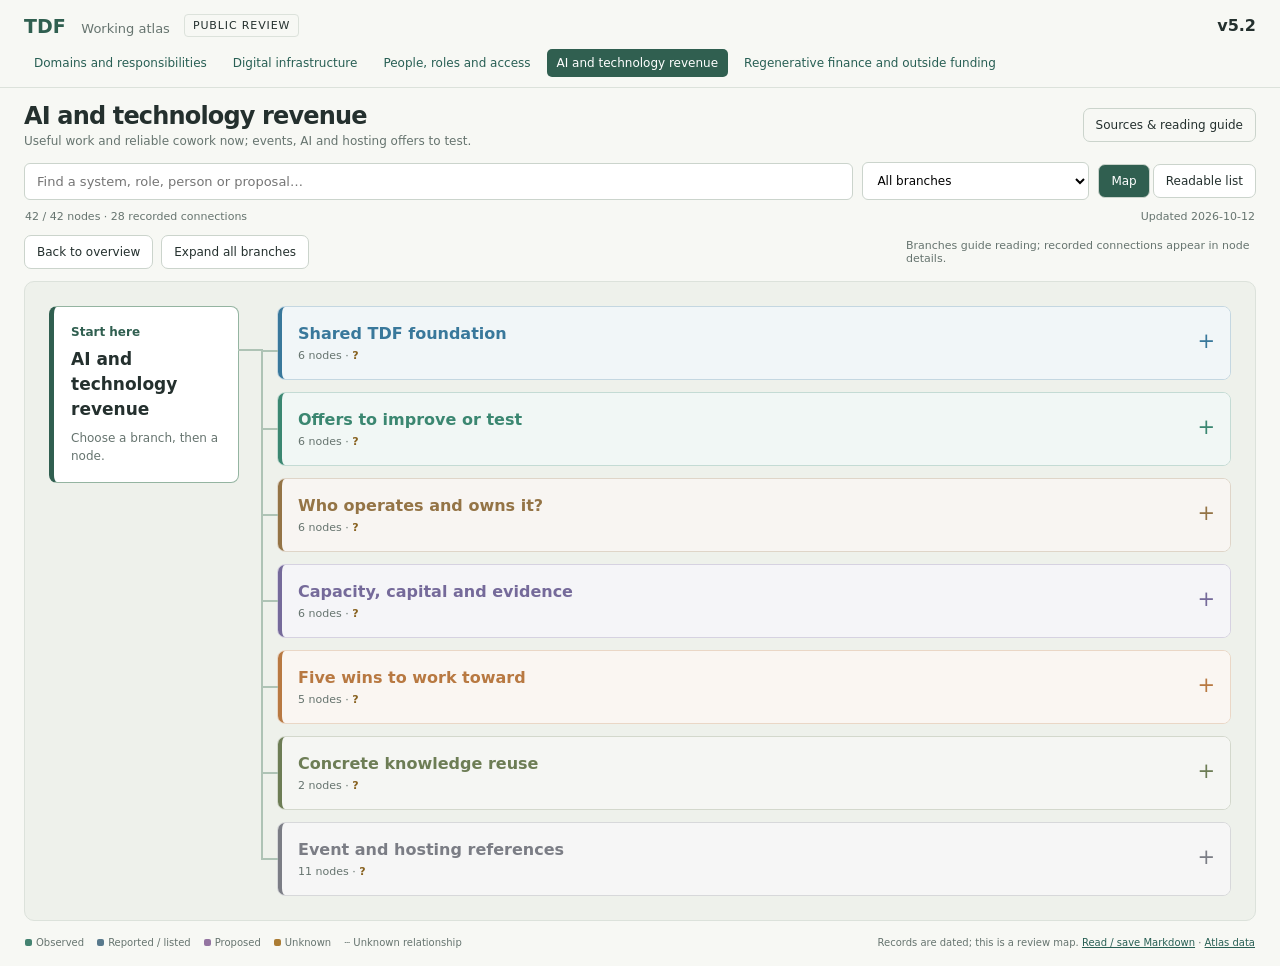
==== commit b3741c7f: "Restore approved domains branches and progressive disclosure in v5.2" ====
--- a/ai-revenue.html
+++ b/ai-revenue.html
@@ -1,16 +1,17 @@
 <!doctype html>
 <html lang="en">
-<head><meta charset="utf-8"><meta name="viewport" content="width=device-width,initial-scale=1"><title>AI and technology revenue · TDF v5.1</title><link rel="stylesheet" href="site.css"></head>
+<head><meta charset="utf-8"><meta name="viewport" content="width=device-width,initial-scale=1"><title>AI and technology revenue · TDF v5.2</title><link rel="stylesheet" href="site.css"></head>
 <body>
 <a class="skip" href="#workspace">Skip to map</a>
-<header><a class="brand" href="index.html">TDF <span>Working atlas</span></a><span class="edition">Public review</span><strong class="version">v5.1</strong></header>
-<nav aria-label="Maps"><a href="infrastructure.html" data-map="infrastructure">Digital infrastructure</a><a href="domains.html" data-map="domains">Domains and responsibilities</a><a href="people.html" data-map="people">People, roles and access</a><a href="ai-revenue.html" data-map="ai-revenue">AI and technology revenue</a><a href="regenerative-finance.html" data-map="regenerative-finance">Regenerative finance and outside funding</a></nav>
+<header><a class="brand" href="index.html">TDF <span>Working atlas</span></a><span class="edition">Public review</span><strong class="version">v5.2</strong></header>
+<nav aria-label="Maps"><a href="domains.html" data-map="domains">Domains and responsibilities</a><a href="infrastructure.html" data-map="infrastructure">Digital infrastructure</a><a href="people.html" data-map="people">People, roles and access</a><a href="ai-revenue.html" data-map="ai-revenue">AI and technology revenue</a><a href="regenerative-finance.html" data-map="regenerative-finance">Regenerative finance and outside funding</a></nav>
 <main id="workspace">
 <div class="heading"><div><h1>AI and technology revenue</h1><p>Useful work and reliable cowork now; events, AI and hosting offers to test.</p></div><button id="about" class="quiet">Sources &amp; reading guide</button></div>
-<div class="toolbar" aria-label="Map controls"><label class="search"><span class="sr-only">Search nodes and questions</span><input type="search" id="search" placeholder="Find a system, role, person or proposal…"></label><label class="sr-only" for="group">Work area</label><select id="group"><option value="">All work areas</option></select><div class="view-switch"><button id="map-view" aria-pressed="true">Map</button><button id="list-view" aria-pressed="false">Readable list</button></div><div class="zoom"><button id="zoom-out" aria-label="Zoom out">−</button><output id="scale">100%</output><button id="zoom-in" aria-label="Zoom in">+</button><button id="fit">Fit</button><button id="readable">1:1</button></div></div>
-<div class="map-meta"><span id="count" role="status" aria-live="polite"></span><span>Updated 2026-10-12 · Select a node to follow its connections</span></div>
-<div class="map-layout"><section id="viewport" class="viewport" aria-label="Interactive map. Drag blank space to pan; use zoom controls or readable list." tabindex="0"><div id="sizer"><div id="canvas"><svg id="edges" aria-hidden="true"></svg><div id="panels"></div></div></div></section><section id="list" class="list" aria-label="Readable map" hidden></section><aside id="detail" class="detail" hidden aria-label="Selected node details"><button id="close-detail" aria-label="Close details">×</button><div id="detail-content"></div></aside></div>
+<div class="toolbar" aria-label="Map controls"><label class="search"><span class="sr-only">Search nodes and questions</span><input type="search" id="search" placeholder="Find a system, role, person or proposal…"></label><label class="sr-only" for="group">Work area</label><select id="group"><option value="">All branches</option></select><div class="view-switch"><button id="map-view" aria-pressed="true">Map</button><button id="list-view" aria-pressed="false">Readable list</button></div></div>
+<div class="map-meta"><span id="count" role="status" aria-live="polite"></span><span>Updated 2026-10-12</span></div>
+<div class="disclosure-controls"><button id="overview">Back to overview</button><button id="expand-all" aria-pressed="false">Expand all branches</button><span class="reading-key">Branches guide reading; recorded connections appear in node details.</span></div>
+<div class="map-layout"><section id="viewport" class="viewport" aria-label="Branching map. Choose a branch, then a node."><div id="sizer"><div id="canvas"><svg id="edges" aria-hidden="true"></svg><div id="panels"></div></div></div></section><section id="list" class="list" aria-label="Readable map" hidden></section><aside id="detail" class="detail" hidden aria-labelledby="detail-title"><button id="close-detail" aria-label="Close details">×</button><div id="detail-content"></div></aside></div>
 <div id="empty" class="empty" hidden>No matching nodes. <button id="clear">Clear filters</button></div>
 <footer><div class="legend"><span><i class="status-observed"></i>Observed</span><span><i class="status-reported"></i>Reported / listed</span><span><i class="status-proposed"></i>Proposed</span><span><i class="status-unknown"></i>Unknown</span><span class="dash">┄ Unknown relationship</span></div><span>Records are dated; this is a review map. <a href="ai-revenue.md">Read / save Markdown</a> · <a href="atlas.json">Atlas data</a></span></footer>
 <noscript><p>JavaScript is off. The complete paired <a href="ai-revenue.md">Markdown map</a> includes connections and sources.</p><div class="list"><article><h3>Fixed line + Wi-Fi</h3><p>unknown · 2026-10-10</p><p>Test existing connectivity for reliable work; fixed-line timing remains uncertain.</p><ul><li>What can the current connection support during real calls and concurrent work?</li></ul></article><article><h3>Power and reliability</h3><p>reported · 2026-10-09</p><p>Existing solar and storage are a foundation; suitability for further compute needs testing.</p><ul><li>What power can the proposed workload use without disrupting existing needs?</li></ul></article><article><h3>Shared records / access</h3><p>reported · 2026-10-09</p><p>Findable shared records can make current TDF work easier.</p><ul><li>Which practical task needs a source-linked result first?</li></ul></article><article><h3>Roles and permissions</h3><p>unknown · 2026-10-09</p><p>Ownership, permission, support and repair routes need to be clear.</p><ul><li>Who can authorise, maintain and recover each service?</li></ul></article><article><h3>Local compute capacity</h3><p>proposed · 2026-10-09</p><p>Local AI or server capacity is a future option.</p><ul><li>What useful task actually needs local compute?</li></ul></article><article><h3>Hosting and storage</h3><p>proposed · 2026-10-09</p><p>Hosting storage and a NAS remain options, with no new deployment established.</p><ul><li>What must be stored, with which permissions, backup and recovery?</li></ul></article><article><h3>Reliable coworking</h3><p>reported · 2026-10-09</p><p>Reliable cowork is the near-term experience to improve.</p><ul><li>Can real cowork users complete calls and focused work comfortably?</li></ul></article><article><h3>Work-friendly stays</h3><p>proposed · 2026-10-09</p><p>Work-friendly stays could build on reliable cowork and the TDF setting.</p><ul><li>Which visitor would return or pay for a clearly described improvement?</li></ul></article><article><h3>AI / nature learning</h3><p>proposed · 2026-10-10</p><p>Explore a small November technology and human-flourishing gathering.</p><ul><li>Which single audience and useful experience should the first experiment serve?</li></ul></article><article><h3>Meshtastic visitors</h3><p>reported · 2026-10-09</p><p>An earlier radio-related visitor/event lead through Nuno remains unconfirmed.</p><ul><li>Is a specific radio activity wanted and are suitable people and equipment available?</li></ul></article><article><h3>Local hosting / AI use</h3><p>proposed · 2026-10-09</p><p>Future local hosting or AI access could become a paid offer.</p><ul><li>Who would use and pay for one specific reliable service?</li></ul></article><article><h3>Optional paid support</h3><p>proposed · 2026-10-09</p><p>Optional paid technology operation or support is a discussion idea.</p><ul><li>Does a concrete user need ongoing support and who would carry that obligation?</li></ul></article><article><h3>TDF-operated offer</h3><p>proposed · 2026-10-09</p><p>TDF could operate an offer and carry its obligations.</p><ul><li>Which TDF entity could authorise and operate the chosen offer?</li></ul></article><article><h3>Jaggy&#x27;s business</h3><p>proposed · 2026-10-09</p><p>An independent Jaggy business could use agreed TDF facilities.</p><ul><li>What would TDF provide and what would the independent operator own?</li></ul></article><article><h3>Partner-led offer</h3><p>proposed · 2026-10-09</p><p>A partner could operate an offer under agreed terms.</p><ul><li>Is there a capable willing operator for a defined offer?</li></ul></article><article><h3>Written arrangement</h3><p>unknown · 2026-10-09</p><p>A written arrangement should define use, costs, support and exit.</p><ul><li>Who owns the hardware, receives payment and handles failure or departure?</li></ul></article><article><h3>Hardware ownership</h3><p>unknown · 2026-10-09</p><p>Hardware ownership and use rights remain open.</p><ul><li>Who would buy and own the equipment?</li></ul></article><article><h3>Operating responsibility</h3><p>unknown · 2026-10-09</p><p>Support, energy, repairs and backup need an accountable operator.</p><ul><li>Who can maintain the service throughout its operating life?</li></ul></article><article><h3>Mac Studios / equipment</h3><p>proposed · 2026-10-09</p><p>Mac Studios are possible equipment, with no committed purchase or stock.</p><ul><li>What capacity would the actual use require?</li></ul></article><article><h3>Interested supporters</h3><p>reported · 2026-10-09</p><p>A supporter equipment-loan idea is recalled; terms and source remain unverified.</p><ul><li>Can the exact equipment-finance source and proposed terms be recovered?</li></ul></article><article><h3>External compute grants</h3><p>listed · 2026-10-09</p><p>External compute grants are funding leads, not customer income.</p><ul><li>Is a capable team and eligible science/safety project present?</li></ul></article><article><h3>Real demand</h3><p>unknown · 2026-10-09</p><p>Actual users, payers and repeat interest need evidence.</p><ul><li>Who will try the smallest permitted version and return?</li></ul></article><article><h3>Full operating cost</h3><p>proposed · 2026-10-09</p><p>Compare full operating cost before an offer or hardware decision.</p><ul><li>Can a small offer cover the work and obligations it creates?</li></ul></article><article><h3>Choose one viable offer</h3><p>proposed · 2026-10-09</p><p>Choose one useful offer to test with a real person.</p><ul><li>What evidence would justify continuing, changing or stopping?</li></ul></article><article><h3>1 · Useful work at TDF</h3><p>proposed · 2026-10-10</p><p>A real TDF person can use a practical tech, data or knowledge result.</p><ul><li>Who will use it and say that it works?</li></ul></article><article><h3>2 · New people come</h3><p>proposed · 2026-10-10</p><p>A November experiment could bring people because of this work.</p><ul><li>What would bring this audience to a small feasible experiment?</li></ul></article><article><h3>3 · First attributable income</h3><p>proposed · 2026-10-10</p><p>Record an actual payment attributable to an improved offer.</p><ul><li>What payment and costs can be traced to this result?</li></ul></article><article><h3>4 · Substantial 2027 event</h3><p>proposed · 2026-10-10</p><p>Build a more substantial event from small experiments.</p><ul><li>What experience and willing team would support a larger event?</li></ul></article><article><h3>5 · Enduring identity</h3><p>proposed · 2026-10-10</p><p>Technology in service of human flourishing is the long-term purpose.</p><ul><li>What repeated useful experiences would make this identity real?</li></ul></article><article><h3>Meld / KOMMA</h3><p>listed · 2026-10-09</p><p>A meeting-capture and structured-record initiative to learn from.</p><ul><li>Would an existing tool improve one permitted knowledge task?</li></ul></article><article><h3>Jen’s knowledge-system reuse lead</h3><p>reported · 2026-10-10</p><p>Compare an existing home-lab knowledge approach before building another tool.</p><ul><li>What can be demonstrated and reused for a permitted TDF task?</li></ul></article><article><h3>Gravity &amp; Grace</h3><p>historical · 2026-10-09</p><p>AI, embodied and creative practice as an event-format reference.</p><ul><li>What preparation, hosting and facilitation could be adapted with organiser agreement?</li></ul></article><article><h3>The Garden</h3><p>listed · 2026-10-09</p><p>Work, nature and embodied practice as a hosting reference.</p><ul><li>Which workspace and social choices would improve a small gathering?</li></ul></article><article><h3>Life Itself</h3><p>listed · 2026-10-09</p><p>A research, learning and rural-hub reference.</p><ul><li>Which actual practices sustain a research/learning hub?</li></ul></article><article><h3>Casa Tilo</h3><p>listed · 2026-10-09</p><p>Separate coliving, retreat and team-hosting offers.</p><ul><li>What workload and audience distinctions make separate offers usable?</li></ul></article><article><h3>Taste The Shift</h3><p>listed · 2026-10-09</p><p>Regenerative learning and participant contributions.</p><ul><li>What participation design would leave a benefit for residents?</li></ul></article><article><h3>Casa Gori</h3><p>listed · 2026-10-09</p><p>Cowork, coliving, creative practice and cultivation.</p><ul><li>What is operating and what sustains its working conditions?</li></ul></article><article><h3>Ruralco</h3><p>listed · 2026-10-09</p><p>Rural coliving and business-event offers.</p><ul><li>How are work reliability, hosting and repeat visitors supported?</li></ul></article><article><h3>Logos Circle Lisbon</h3><p>historical · 2026-10-09</p><p>A civic-technology and practical ecology network lead.</p><ul><li>Is there a relevant actual builder group for the chosen audience?</li></ul></article><article><h3>The Block Lisboa</h3><p>listed · 2026-10-09</p><p>An existing events channel and past Logos host.</p><ul><li>Which current listing actually matches the chosen gathering?</li></ul></article><article><h3>Rufus · collective-action course</h3><p>listed · 2026-10-09</p><p>A dated online learning and network lead.</p><ul><li>Are current sessions, timezone and purpose useful before registering?</li></ul></article><article><h3>Web Summit</h3><p>listed · 2026-10-09</p><p>A dated Lisbon network context for November.</p><ul><li>Does a concrete audience want and have capacity to travel to TDF?</li></ul></article></div></noscript>
-</main><script type="application/json" id="atlas-data">{"version":"v5.1","edition":"public","map":{"id":"ai-revenue","title":"AI and technology revenue","subtitle":"Useful work and reliable cowork now; events, AI and hosting offers to test.","intro":"Human flourishing is the purpose. Reliable workspaces, usable knowledge and clear access support five possible wins. Named offers and references below are dated evidence or proposals; none establishes a new customer, committed service or income.","updated":"2026-10-12","groups":[{"id":"A","title":"Shared TDF foundation","color":"#39789b","description":"Working connectivity, power, records and access support daily work.","band":"Foundation"},{"id":"B","title":"Offers to improve or test","color":"#3b8771","description":"Cowork first; gatherings and future hosting serve specific users.","band":"Offers"},{"id":"C","title":"Who operates and owns it?","color":"#947446","description":"TDF, an independent business and a partner are alternative models.","band":"Obligations"},{"id":"D","title":"Capacity, capital and evidence","color":"#756a9a","description":"Equipment finance and market evidence differ from customer revenue.","band":"Obligations"},{"id":"E","title":"Five wins to work toward","color":"#b87942","description":"Useful work, new people, income, a 2027 event and an enduring identity.","band":"Purpose"},{"id":"F","title":"Concrete knowledge reuse","color":"#6d7d55","description":"Inspect existing tools and approaches before creating another system.","band":"References"},{"id":"G","title":"Event and hosting references","color":"#7b7d85","description":"Secondary lessons and network leads, not TDF partners or offers.","band":"References"}],"nodes":[{"id":"internet","label":"Fixed line + Wi-Fi","group":"A","kind":"service","status":"unknown","asOf":"2026-10-10","summary":"Test existing connectivity for reliable work; fixed-line timing remains uncertain.","details":["The October 9 meeting reported a possible year-long fixed-line delay. This is an estimate from the meeting, not a provider-confirmed schedule.","Near-term cowork and small learning experiments can use existing permitted connectivity after a real test. A hosting service needs evidence of capacity and reliability."],"questions":["What can the current connection support during real calls and concurrent work?"],"sources":["R21","M1"],"related":[{"map":"infrastructure","label":"Connectivity assets and unresolved routes"}]},{"id":"power","label":"Power and reliability","group":"A","kind":"asset","status":"reported","asOf":"2026-10-09","summary":"Existing solar and storage are a foundation; suitability for further compute needs testing.","details":["The equipment is reported in existing sources. Availability for additional workloads, resilience and operating cost remain separate checks."],"questions":["What power can the proposed workload use without disrupting existing needs?"],"sources":["R1","R21"],"related":[{"map":"infrastructure","label":"Solar, battery and power evidence"}]},{"id":"records","label":"Shared records / access","group":"A","kind":"service","status":"reported","asOf":"2026-10-09","summary":"Findable shared records can make current TDF work easier.","details":["Reuse existing source homes and access routes. Documentation is useful when a real person can find, understand and use it for an actual task."],"questions":["Which practical task needs a source-linked result first?"],"sources":["R21","R22","M1"],"related":[{"map":"domains","label":"Knowledge stewardship and contribution boundaries"}]},{"id":"ownership","label":"Roles and permissions","group":"A","kind":"role","status":"unknown","asOf":"2026-10-09","summary":"Ownership, permission, support and repair routes need to be clear.","details":["A person with useful knowledge is not automatically the authorised operator or budget owner."],"questions":["Who can authorise, maintain and recover each service?"],"sources":["R21"],"related":[{"map":"people","label":"Named people and open role boundaries"}]},{"id":"compute","label":"Local compute capacity","group":"A","kind":"asset","status":"proposed","asOf":"2026-10-09","summary":"Local AI or server capacity is a future option.","details":["A deployed paid compute cluster is not established. Existing systems do not by themselves establish the capacity, data permissions or support needed for a new offer."],"questions":["What useful task actually needs local compute?"],"sources":["R1","R21"],"related":[]},{"id":"storage","label":"Hosting and storage","group":"A","kind":"asset","status":"proposed","asOf":"2026-10-09","summary":"Hosting storage and a NAS remain options, with no new deployment established.","details":["Compare existing permitted storage and maintained hosted options against the actual use before choosing hardware."],"questions":["What must be stored, with which permissions, backup and recovery?"],"sources":["R21"],"related":[]},{"id":"cowork","label":"Reliable coworking","group":"B","kind":"service","status":"reported","asOf":"2026-10-09","summary":"Reliable cowork is the near-term experience to improve.","details":["One private guest interview points to working-condition friction alongside the appeal of nature and community. This is qualitative input, not validated pricing or a demand forecast."],"questions":["Can real cowork users complete calls and focused work comfortably?"],"sources":["R21","R19"],"related":[]},{"id":"stays","label":"Work-friendly stays","group":"B","kind":"opportunity","status":"proposed","asOf":"2026-10-09","summary":"Work-friendly stays could build on reliable cowork and the TDF setting.","details":["A proposed improvement to the visitor experience. Suite bundles, premium access and new prices are later hypotheses; no approved construction or commercial package is established."],"questions":["Which visitor would return or pay for a clearly described improvement?"],"sources":["R19","R21"],"related":[]},{"id":"learning","label":"AI / nature learning","group":"B","kind":"opportunity","status":"proposed","asOf":"2026-10-10","summary":"Explore a small November technology and human-flourishing gathering.","details":["A meetup, practical test day, focused hackathon or facilitated weekend are alternatives. Audience, format, willing hosts, date and cost are open.","The October 9 meeting broadens this beyond the earlier Meshtastic idea. A first gathering may establish participation without paid attendance."],"questions":["Which single audience and useful experience should the first experiment serve?"],"sources":["M1","M2","M3"],"related":[]},{"id":"meshtastic","label":"Meshtastic visitors","group":"B","kind":"opportunity","status":"reported","asOf":"2026-10-09","summary":"An earlier radio-related visitor/event lead through Nuno remains unconfirmed.","details":["Keep attendance, people, dates and equipment unresolved. A radio exercise would need that dependency; a broader November gathering does not automatically depend on it."],"questions":["Is a specific radio activity wanted and are suitable people and equipment available?"],"sources":["R21","R19"],"related":[{"map":"people","node":"nuno","label":"Reported connection; attendance is unconfirmed"}]},{"id":"hosting","label":"Local hosting / AI use","group":"B","kind":"opportunity","status":"proposed","asOf":"2026-10-09","summary":"Future local hosting or AI access could become a paid offer.","details":["Requires tested capacity, permissions, upkeep, recovery and actual users. No live paid service, customer or revenue is established."],"questions":["Who would use and pay for one specific reliable service?"],"sources":["R1","R21"],"related":[]},{"id":"support","label":"Optional paid support","group":"B","kind":"opportunity","status":"proposed","asOf":"2026-10-09","summary":"Optional paid technology operation or support is a discussion idea.","details":["For example, operating accounts or hosted tools for others. This has not been selected as Jaggy’s business or assigned as a stewardship duty."],"questions":["Does a concrete user need ongoing support and who would carry that obligation?"],"sources":["R20"],"related":[]},{"id":"tdf","label":"TDF-operated offer","group":"C","kind":"entity","status":"proposed","asOf":"2026-10-09","summary":"TDF could operate an offer and carry its obligations.","details":["One alternative business model. Entity, payment recipient, costs, support and authority require agreement before describing it as an active offer."],"questions":["Which TDF entity could authorise and operate the chosen offer?"],"sources":["R21"],"related":[]},{"id":"jaggy","label":"Jaggy's business","group":"C","kind":"entity","status":"proposed","asOf":"2026-10-09","summary":"An independent Jaggy business could use agreed TDF facilities.","details":["A proposed alternative to TDF operating an offer. Space rental and infrastructure use would require specific terms; no contract is established."],"questions":["What would TDF provide and what would the independent operator own?"],"sources":["R21"],"related":[]},{"id":"partner","label":"Partner-led offer","group":"C","kind":"entity","status":"proposed","asOf":"2026-10-09","summary":"A partner could operate an offer under agreed terms.","details":["Another alternative operator model, not an identified committed partner."],"questions":["Is there a capable willing operator for a defined offer?"],"sources":["R21"],"related":[]},{"id":"agreement","label":"Written arrangement","group":"C","kind":"project","status":"unknown","asOf":"2026-10-09","summary":"A written arrangement should define use, costs, support and exit.","details":["TDF foundations and business responsibilities are different obligations. Operator alternatives must not be added together as forecast income."],"questions":["Who owns the hardware, receives payment and handles failure or departure?"],"sources":["R21"],"related":[]},{"id":"assets","label":"Hardware ownership","group":"C","kind":"role","status":"unknown","asOf":"2026-10-09","summary":"Hardware ownership and use rights remain open.","details":["Equipment finance does not settle purchasing authority, ownership or community access."],"questions":["Who would buy and own the equipment?"],"sources":["R21"],"related":[]},{"id":"upkeep","label":"Operating responsibility","group":"C","kind":"role","status":"unknown","asOf":"2026-10-09","summary":"Support, energy, repairs and backup need an accountable operator.","details":["A future service creates continuing work and costs after installation."],"questions":["Who can maintain the service throughout its operating life?"],"sources":["R21"],"related":[]},{"id":"mac","label":"Mac Studios / equipment","group":"D","kind":"asset","status":"proposed","asOf":"2026-10-09","summary":"Mac Studios are possible equipment, with no committed purchase or stock.","details":["Historical plans are scenarios. No quantity, order or available customer capacity is newly confirmed."],"questions":["What capacity would the actual use require?"],"sources":["R1","R21"],"related":[]},{"id":"loans","label":"Interested supporters","group":"D","kind":"opportunity","status":"reported","asOf":"2026-10-09","summary":"A supporter equipment-loan idea is recalled; terms and source remain unverified.","details":["Jaggy recalls James discussing possible Mac Studio loans. The unrelated published land-loan discussion does not validate computer financing."],"questions":["Can the exact equipment-finance source and proposed terms be recovered?"],"sources":["R21"],"related":[]},{"id":"grants","label":"External compute grants","group":"D","kind":"opportunity","status":"listed","asOf":"2026-10-09","summary":"External compute grants are funding leads, not customer income.","details":["Foresight’s science/safety and open-output fit needs screening. The dated listing does not establish eligible TDF hardware finance."],"questions":["Is a capable team and eligible science/safety project present?"],"sources":["W2"],"related":[{"map":"regenerative-finance","node":"foresight","label":"Dated Local Compute research lead"}]},{"id":"demand","label":"Real demand","group":"D","kind":"unknown","status":"unknown","asOf":"2026-10-09","summary":"Actual users, payers and repeat interest need evidence.","details":["A website, guest interview or possible visitor is not proof of a market. Start with one real use and record what happens."],"questions":["Who will try the smallest permitted version and return?"],"sources":["R19","R20"],"related":[]},{"id":"costs","label":"Full operating cost","group":"D","kind":"project","status":"proposed","asOf":"2026-10-09","summary":"Compare full operating cost before an offer or hardware decision.","details":["Include support time, energy, hardware life, space, connectivity and recovery; grants or loan principal are not recurring revenue."],"questions":["Can a small offer cover the work and obligations it creates?"],"sources":["R1","R20"],"related":[]},{"id":"decision","label":"Choose one viable offer","group":"D","kind":"project","status":"proposed","asOf":"2026-10-09","summary":"Choose one useful offer to test with a real person.","details":["An initial useful result can precede paid services or major hardware. Separate practical success, participation and attributable income."],"questions":["What evidence would justify continuing, changing or stopping?"],"sources":["R21","M1","M3"],"related":[]},{"id":"win-useful","label":"1 · Useful work at TDF","group":"E","kind":"project","status":"proposed","asOf":"2026-10-10","summary":"A real TDF person can use a practical tech, data or knowledge result.","details":["Exact task, beneficiary and acceptance check remain open. Local demonstrations are preparation; successful use in practice has not been established."],"questions":["Who will use it and say that it works?"],"sources":["M1","M3"],"related":[]},{"id":"win-people","label":"2 · New people come","group":"E","kind":"project","status":"proposed","asOf":"2026-10-10","summary":"A November experiment could bring people because of this work.","details":["Payment is not required for this win. Attendance, host approval and delivery group are not confirmed."],"questions":["What would bring this audience to a small feasible experiment?"],"sources":["M1","M3"],"related":[]},{"id":"win-income","label":"3 · First attributable income","group":"E","kind":"project","status":"proposed","asOf":"2026-10-10","summary":"Record an actual payment attributable to an improved offer.","details":["No amount or date is agreed. Separate income, costs, recipient and the actual benefit that led to the payment."],"questions":["What payment and costs can be traced to this result?"],"sources":["M1","M3"],"related":[]},{"id":"win-event","label":"4 · Substantial 2027 event","group":"E","kind":"project","status":"proposed","asOf":"2026-10-10","summary":"Build a more substantial event from small experiments.","details":["A tentative direction needing experience and a capable delivery group; no event or recurring series is booked."],"questions":["What experience and willing team would support a larger event?"],"sources":["M1","M3"],"related":[]},{"id":"win-identity","label":"5 · Enduring identity","group":"E","kind":"project","status":"proposed","asOf":"2026-10-10","summary":"Technology in service of human flourishing is the long-term purpose.","details":["Meaningful work, contribution, nature and human life guide the technology. This is an aspiration rather than an accepted short-term outcome."],"questions":["What repeated useful experiences would make this identity real?"],"sources":["M1","M3"],"related":[]},{"id":"meld","label":"Meld / KOMMA","group":"F","kind":"project","status":"listed","asOf":"2026-10-09","summary":"A meeting-capture and structured-record initiative to learn from.","details":["The October 9 public context describes local/privacy-oriented capture. It is not a tested TDF deployment, procurement decision or company-ownership finding."],"questions":["Would an existing tool improve one permitted knowledge task?"],"sources":["W15"],"related":[]},{"id":"jen-system","label":"Jen’s knowledge-system reuse lead","group":"F","kind":"project","status":"reported","asOf":"2026-10-10","summary":"Compare an existing home-lab knowledge approach before building another tool.","details":["A professional reuse lead reported in the meeting; no system inspection or TDF finance mandate is established."],"questions":["What can be demonstrated and reused for a permitted TDF task?"],"sources":["M1","M3"],"related":[]},{"id":"gravity-grace","label":"Gravity \u0026 Grace","group":"G","kind":"entity","status":"historical","asOf":"2026-10-09","summary":"AI, embodied and creative practice as an event-format reference.","details":["A Berlin-area June 12–14,2026 programme was recorded in October 9 research; Charlie was listed as a facilitator. Cost sharing does not establish profit or TDF co-host availability."],"questions":["What preparation, hosting and facilitation could be adapted with organiser agreement?"],"sources":["M2","REF-gravity-grace"],"related":[]},{"id":"garden","label":"The Garden","group":"G","kind":"entity","status":"listed","asOf":"2026-10-09","summary":"Work, nature and embodied practice as a hosting reference.","details":["Published connectivity and call-space claims are dated research, not an inspected TDF service or proof of November availability."],"questions":["Which workspace and social choices would improve a small gathering?"],"sources":["M2","REF-garden"],"related":[]},{"id":"life-itself","label":"Life Itself","group":"G","kind":"entity","status":"listed","asOf":"2026-10-09","summary":"A research, learning and rural-hub reference.","details":["Consider how shared knowledge and daily practice fit a human-flourishing purpose. A TDF partnership or profitable model is not established."],"questions":["Which actual practices sustain a research/learning hub?"],"sources":["M2","REF-life-itself"],"related":[]},{"id":"casa-tilo","label":"Casa Tilo","group":"G","kind":"entity","status":"listed","asOf":"2026-10-09","summary":"Separate coliving, retreat and team-hosting offers.","details":["A source-described comparator; current economics and availability are unknown."],"questions":["What workload and audience distinctions make separate offers usable?"],"sources":["M2","REF-casa-tilo"],"related":[]},{"id":"taste-shift","label":"Taste The Shift","group":"G","kind":"entity","status":"listed","asOf":"2026-10-09","summary":"Regenerative learning and participant contributions.","details":["The dated programme supports contribution/volunteer format lessons, not a future TDF event or accepted facilitator."],"questions":["What participation design would leave a benefit for residents?"],"sources":["M2","REF-taste-shift"],"related":[]},{"id":"casa-gori","label":"Casa Gori","group":"G","kind":"entity","status":"listed","asOf":"2026-10-09","summary":"Cowork, coliving, creative practice and cultivation.","details":["A Valencia comparator researched October 9, not an established sovereign-AI service."],"questions":["What is operating and what sustains its working conditions?"],"sources":["M2","REF-casa-gori"],"related":[]},{"id":"ruralco","label":"Ruralco","group":"G","kind":"entity","status":"listed","asOf":"2026-10-09","summary":"Rural coliving and business-event offers.","details":["A distinct Valencia-region comparator; no TDF partnership or proven economics."],"questions":["How are work reliability, hosting and repeat visitors supported?"],"sources":["M2","REF-ruralco"],"related":[]},{"id":"logos","label":"Logos Circle Lisbon","group":"G","kind":"entity","status":"historical","asOf":"2026-10-09","summary":"A civic-technology and practical ecology network lead.","details":["Recorded past garden/community activity can inform a gathering. No specific upcoming Circle or Web Summit fringe event was verified."],"questions":["Is there a relevant actual builder group for the chosen audience?"],"sources":["M2","REF-logos"],"related":[]},{"id":"block","label":"The Block Lisboa","group":"G","kind":"entity","status":"listed","asOf":"2026-10-09","summary":"An existing events channel and past Logos host.","details":["Exact upcoming dates and attendance need checking. Proximity to Lisbon events is not verified TDF demand."],"questions":["Which current listing actually matches the chosen gathering?"],"sources":["M2","REF-block"],"related":[]},{"id":"rufus-course","label":"Rufus · collective-action course","group":"G","kind":"entity","status":"listed","asOf":"2026-10-09","summary":"A dated online learning and network lead.","details":["October 9 research recorded October 28–November 4; session count and timezone remain uncertain. No registration or availability is claimed today."],"questions":["Are current sessions, timezone and purpose useful before registering?"],"sources":["M2","REF-rufus-course"],"related":[]},{"id":"web-summit","label":"Web Summit","group":"G","kind":"entity","status":"listed","asOf":"2026-10-09","summary":"A dated Lisbon network context for November.","details":["October 9 research recorded November 9–12,2026. A later TDF gathering is only a calendar hypothesis, with no booking or recruitment evidence."],"questions":["Does a concrete audience want and have capacity to travel to TDF?"],"sources":["M2","REF-web-summit"],"related":[]}],"edges":[{"from":"internet","to":"compute","label":"hosting dependency","status":"proposed","kind":"relationship","sources":["R21"]},{"from":"records","to":"ownership","label":"usable access route","status":"proposed","kind":"relationship","sources":["R21"]},{"from":"compute","to":"storage","label":"hosting foundation","status":"proposed","kind":"relationship","sources":["R21"]},{"from":"cowork","to":"stays","label":"better work experience","status":"proposed","kind":"relationship","sources":["R21","R19"]},{"from":"meshtastic","to":"learning","label":"Historical radio-event lead; broader gathering is independent","status":"historical","kind":"relationship","sources":["R21","M1"]},{"from":"hosting","to":"support","label":"optional additional service","status":"proposed","kind":"relationship","sources":["R20"]},{"from":"tdf","to":"agreement","label":"one possible model","status":"proposed","kind":"relationship","sources":["R21"]},{"from":"jaggy","to":"agreement","label":"another possible model","status":"proposed","kind":"relationship","sources":["R21"]},{"from":"partner","to":"agreement","label":"another possible model","status":"proposed","kind":"relationship","sources":["R21"]},{"from":"assets","to":"upkeep","label":"responsibility to agree","status":"unknown","kind":"relationship","sources":["R21"]},{"from":"loans","to":"mac","label":"possible equipment finance","status":"proposed","kind":"relationship","sources":["R21"]},{"from":"grants","to":"mac","label":"fit not established","status":"proposed","kind":"relationship","sources":["W2","R21"]},{"from":"demand","to":"decision","label":"test the offer","status":"proposed","kind":"relationship","sources":["R21"]},{"from":"costs","to":"decision","label":"test viability","status":"proposed","kind":"relationship","sources":["R21"]},{"from":"records","to":"win-useful","label":"Can support a practical use","status":"proposed","kind":"enables","sources":["M1"]},{"from":"cowork","to":"win-people","label":"Can improve the visitor experience","status":"proposed","kind":"enables","sources":["M1"]},{"from":"learning","to":"win-people","label":"Participation experiment","status":"proposed","kind":"enables","sources":["M1"]},{"from":"win-people","to":"win-event","label":"Experience may inform a larger event","status":"proposed","kind":"enables","sources":["M1"]},{"from":"stays","to":"win-income","label":"Possible paid stay, to test","status":"proposed","kind":"enables","sources":["M1"]},{"from":"hosting","to":"win-income","label":"Possible paid service, conditional","status":"proposed","kind":"enables","sources":["M1"]},{"from":"win-useful","to":"win-identity","label":"Useful practice supports the purpose","status":"proposed","kind":"enables","sources":["M1"]},{"from":"gravity-grace","to":"learning","label":"Possible lesson; no partnership","status":"proposed","kind":"reference","sources":["M2"]},{"from":"garden","to":"learning","label":"Possible lesson; no partnership","status":"proposed","kind":"reference","sources":["M2"]},{"from":"life-itself","to":"learning","label":"Possible lesson; no partnership","status":"proposed","kind":"reference","sources":["M2"]},{"from":"casa-tilo","to":"learning","label":"Possible lesson; no partnership","status":"proposed","kind":"reference","sources":["M2"]},{"from":"taste-shift","to":"learning","label":"Possible lesson; no partnership","status":"proposed","kind":"reference","sources":["M2"]},{"from":"meld","to":"records","label":"Possible reuse; not installed","status":"proposed","kind":"reference","sources":["W15"]},{"from":"jen-system","to":"records","label":"Compare existing approach","status":"proposed","kind":"reference","sources":["M1"]}],"sources":[{"id":"R21","title":"Owner map corrections","date":"2026-10-09","url":null},{"id":"M1","title":"October 9 meeting account, corrected October 10","date":"2026-10-10","url":null},{"id":"R1","title":"Charlie’s WOOLPACK reconciliation","date":"2026-09-26","url":null},{"id":"R22","title":"Existing knowledge and proposal source index","date":"2026-10-09","url":null},{"id":"R19","title":"Cowork interview and exploratory direction","date":"2026-10-06","url":null},{"id":"M2","title":"Technology and human flourishing research","date":"2026-10-10","url":null},{"id":"M3","title":"Manager’s meeting and funding reconciliation","date":"2026-10-11","url":null},{"id":"R20","title":"Manager’s professional mixed-intake reconciliation","date":"2026-10-09","url":null},{"id":"W2","title":"Foresight Local Compute RFP","date":"2026-10-09","url":"https://foresight.org/grants/ai-science-safety-nodes-rfp-local-compute/"},{"id":"W15","title":"KOMMA / Meld public context","date":"2026-10-09","url":"https://www.komma.systems/en"},{"id":"REF-gravity-grace","title":"Gravity \u0026 Grace official source retained in October 9 research","date":"2026-10-09","url":"https://www.gravitygrace.quest/berlin"},{"id":"REF-garden","title":"The Garden official source retained in October 9 research","date":"2026-10-09","url":"https://thegarden.pt/"},{"id":"REF-life-itself","title":"Life Itself official source retained in October 9 research","date":"2026-10-09","url":"https://lifeitself.org/"},{"id":"REF-casa-tilo","title":"Casa Tilo official source retained in October 9 research","date":"2026-10-09","url":"https://www.eltilo.casa/"},{"id":"REF-taste-shift","title":"Taste The Shift official source retained in October 9 research","date":"2026-10-09","url":"https://tastetheshift.com/about/"},{"id":"REF-casa-gori","title":"Casa Gori official source retained in October 9 research","date":"2026-10-09","url":"https://www.casagori.co/about-us"},{"id":"REF-ruralco","title":"Ruralco official source retained in October 9 research","date":"2026-10-09","url":"https://www.ruralco.live/"},{"id":"REF-logos","title":"Logos Circle Lisbon official source retained in October 9 research","date":"2026-10-09","url":"https://forum.logos.co/t/logos-circle-lisbon-august/1849"},{"id":"REF-block","title":"The Block Lisboa official source retained in October 9 research","date":"2026-10-09","url":"https://www.theblocklisboa.com/events"},{"id":"REF-rufus-course","title":"Rufus · collective-action course official source retained in October 9 research","date":"2026-10-09","url":"https://luma.com/iydwcpau"},{"id":"REF-web-summit","title":"Web Summit official source retained in October 9 research","date":"2026-10-09","url":"https://websummit.com/"}],"checks":[{"question":"Choose and test one practical TDF result.","who":"Actual user / knowledge holder","result":"A real task completed and useful feedback, with source and permission.","node":"win-useful"},{"question":"Test cowork in real working conditions.","who":"Cowork users / host / connectivity contact","result":"Evidence of call reliability, comfort, noise and the first useful fix.","node":"cowork"},{"question":"Choose one feasible November experience.","who":"Event owner / willing host and co-hosts","result":"A concrete audience, result, capacity, weather fallback and cost check.","node":"learning"},{"question":"Separate foundations from business duties.","who":"TDF / prospective operator","result":"Hardware, permission, payments, upkeep and exit responsibilities.","node":"agreement"},{"question":"Compare permitted capacity before buying equipment.","who":"Technical / finance contributors","result":"Full operating cost and support needs for one actual use.","node":"compute"},{"question":"Verify funding source and fit separately from income.","who":"Existing funding owner","result":"A dated eligible route or a reason to park it; no assumed award.","node":"grants"},{"question":"Record an actual attributable payment and costs.","who":"Operator / finance owner","result":"Evidence for win 3, separate from participation and borrowed capital.","node":"win-income"}]}}</script><script src="site.js"></script></body></html>
+</main><script type="application/json" id="atlas-data">{"version":"v5.2","edition":"public","map":{"id":"ai-revenue","title":"AI and technology revenue","subtitle":"Useful work and reliable cowork now; events, AI and hosting offers to test.","intro":"Human flourishing is the purpose. Reliable workspaces, usable knowledge and clear access support five possible wins. Named offers and references below are dated evidence or proposals; none establishes a new customer, committed service or income.","updated":"2026-10-12","groups":[{"id":"A","title":"Shared TDF foundation","color":"#39789b","description":"Working connectivity, power, records and access support daily work.","band":"Foundation"},{"id":"B","title":"Offers to improve or test","color":"#3b8771","description":"Cowork first; gatherings and future hosting serve specific users.","band":"Offers"},{"id":"C","title":"Who operates and owns it?","color":"#947446","description":"TDF, an independent business and a partner are alternative models.","band":"Obligations"},{"id":"D","title":"Capacity, capital and evidence","color":"#756a9a","description":"Equipment finance and market evidence differ from customer revenue.","band":"Obligations"},{"id":"E","title":"Five wins to work toward","color":"#b87942","description":"Useful work, new people, income, a 2027 event and an enduring identity.","band":"Purpose"},{"id":"F","title":"Concrete knowledge reuse","color":"#6d7d55","description":"Inspect existing tools and approaches before creating another system.","band":"References"},{"id":"G","title":"Event and hosting references","color":"#7b7d85","description":"Secondary lessons and network leads, not TDF partners or offers.","band":"References"}],"nodes":[{"id":"internet","label":"Fixed line + Wi-Fi","group":"A","kind":"service","status":"unknown","asOf":"2026-10-10","summary":"Test existing connectivity for reliable work; fixed-line timing remains uncertain.","details":["The October 9 meeting reported a possible year-long fixed-line delay. This is an estimate from the meeting, not a provider-confirmed schedule.","Near-term cowork and small learning experiments can use existing permitted connectivity after a real test. A hosting service needs evidence of capacity and reliability."],"questions":["What can the current connection support during real calls and concurrent work?"],"sources":["R21","M1"],"related":[{"map":"infrastructure","label":"Connectivity assets and unresolved routes"}]},{"id":"power","label":"Power and reliability","group":"A","kind":"asset","status":"reported","asOf":"2026-10-09","summary":"Existing solar and storage are a foundation; suitability for further compute needs testing.","details":["The equipment is reported in existing sources. Availability for additional workloads, resilience and operating cost remain separate checks."],"questions":["What power can the proposed workload use without disrupting existing needs?"],"sources":["R1","R21"],"related":[{"map":"infrastructure","label":"Solar, battery and power evidence"}]},{"id":"records","label":"Shared records / access","group":"A","kind":"service","status":"reported","asOf":"2026-10-09","summary":"Findable shared records can make current TDF work easier.","details":["Reuse existing source homes and access routes. Documentation is useful when a real person can find, understand and use it for an actual task."],"questions":["Which practical task needs a source-linked result first?"],"sources":["R21","R22","M1"],"related":[{"map":"domains","label":"Knowledge stewardship and contribution boundaries"}]},{"id":"ownership","label":"Roles and permissions","group":"A","kind":"role","status":"unknown","asOf":"2026-10-09","summary":"Ownership, permission, support and repair routes need to be clear.","details":["A person with useful knowledge is not automatically the authorised operator or budget owner."],"questions":["Who can authorise, maintain and recover each service?"],"sources":["R21"],"related":[{"map":"people","label":"Named people and open role boundaries"}]},{"id":"compute","label":"Local compute capacity","group":"A","kind":"asset","status":"proposed","asOf":"2026-10-09","summary":"Local AI or server capacity is a future option.","details":["A deployed paid compute cluster is not established. Existing systems do not by themselves establish the capacity, data permissions or support needed for a new offer."],"questions":["What useful task actually needs local compute?"],"sources":["R1","R21"],"related":[]},{"id":"storage","label":"Hosting and storage","group":"A","kind":"asset","status":"proposed","asOf":"2026-10-09","summary":"Hosting storage and a NAS remain options, with no new deployment established.","details":["Compare existing permitted storage and maintained hosted options against the actual use before choosing hardware."],"questions":["What must be stored, with which permissions, backup and recovery?"],"sources":["R21"],"related":[]},{"id":"cowork","label":"Reliable coworking","group":"B","kind":"service","status":"reported","asOf":"2026-10-09","summary":"Reliable cowork is the near-term experience to improve.","details":["One private guest interview points to working-condition friction alongside the appeal of nature and community. This is qualitative input, not validated pricing or a demand forecast."],"questions":["Can real cowork users complete calls and focused work comfortably?"],"sources":["R21","R19"],"related":[]},{"id":"stays","label":"Work-friendly stays","group":"B","kind":"opportunity","status":"proposed","asOf":"2026-10-09","summary":"Work-friendly stays could build on reliable cowork and the TDF setting.","details":["A proposed improvement to the visitor experience. Suite bundles, premium access and new prices are later hypotheses; no approved construction or commercial package is established."],"questions":["Which visitor would return or pay for a clearly described improvement?"],"sources":["R19","R21"],"related":[]},{"id":"learning","label":"AI / nature learning","group":"B","kind":"opportunity","status":"proposed","asOf":"2026-10-10","summary":"Explore a small November technology and human-flourishing gathering.","details":["A meetup, practical test day, focused hackathon or facilitated weekend are alternatives. Audience, format, willing hosts, date and cost are open.","The October 9 meeting broadens this beyond the earlier Meshtastic idea. A first gathering may establish participation without paid attendance."],"questions":["Which single audience and useful experience should the first experiment serve?"],"sources":["M1","M2","M3"],"related":[]},{"id":"meshtastic","label":"Meshtastic visitors","group":"B","kind":"opportunity","status":"reported","asOf":"2026-10-09","summary":"An earlier radio-related visitor/event lead through Nuno remains unconfirmed.","details":["Keep attendance, people, dates and equipment unresolved. A radio exercise would need that dependency; a broader November gathering does not automatically depend on it."],"questions":["Is a specific radio activity wanted and are suitable people and equipment available?"],"sources":["R21","R19"],"related":[{"map":"people","node":"nuno","label":"Reported connection; attendance is unconfirmed"}]},{"id":"hosting","label":"Local hosting / AI use","group":"B","kind":"opportunity","status":"proposed","asOf":"2026-10-09","summary":"Future local hosting or AI access could become a paid offer.","details":["Requires tested capacity, permissions, upkeep, recovery and actual users. No live paid service, customer or revenue is established."],"questions":["Who would use and pay for one specific reliable service?"],"sources":["R1","R21"],"related":[]},{"id":"support","label":"Optional paid support","group":"B","kind":"opportunity","status":"proposed","asOf":"2026-10-09","summary":"Optional paid technology operation or support is a discussion idea.","details":["For example, operating accounts or hosted tools for others. This has not been selected as Jaggy’s business or assigned as a stewardship duty."],"questions":["Does a concrete user need ongoing support and who would carry that obligation?"],"sources":["R20"],"related":[]},{"id":"tdf","label":"TDF-operated offer","group":"C","kind":"entity","status":"proposed","asOf":"2026-10-09","summary":"TDF could operate an offer and carry its obligations.","details":["One alternative business model. Entity, payment recipient, costs, support and authority require agreement before describing it as an active offer."],"questions":["Which TDF entity could authorise and operate the chosen offer?"],"sources":["R21"],"related":[]},{"id":"jaggy","label":"Jaggy's business","group":"C","kind":"entity","status":"proposed","asOf":"2026-10-09","summary":"An independent Jaggy business could use agreed TDF facilities.","details":["A proposed alternative to TDF operating an offer. Space rental and infrastructure use would require specific terms; no contract is established."],"questions":["What would TDF provide and what would the independent operator own?"],"sources":["R21"],"related":[]},{"id":"partner","label":"Partner-led offer","group":"C","kind":"entity","status":"proposed","asOf":"2026-10-09","summary":"A partner could operate an offer under agreed terms.","details":["Another alternative operator model, not an identified committed partner."],"questions":["Is there a capable willing operator for a defined offer?"],"sources":["R21"],"related":[]},{"id":"agreement","label":"Written arrangement","group":"C","kind":"project","status":"unknown","asOf":"2026-10-09","summary":"A written arrangement should define use, costs, support and exit.","details":["TDF foundations and business responsibilities are different obligations. Operator alternatives must not be added together as forecast income."],"questions":["Who owns the hardware, receives payment and handles failure or departure?"],"sources":["R21"],"related":[]},{"id":"assets","label":"Hardware ownership","group":"C","kind":"role","status":"unknown","asOf":"2026-10-09","summary":"Hardware ownership and use rights remain open.","details":["Equipment finance does not settle purchasing authority, ownership or community access."],"questions":["Who would buy and own the equipment?"],"sources":["R21"],"related":[]},{"id":"upkeep","label":"Operating responsibility","group":"C","kind":"role","status":"unknown","asOf":"2026-10-09","summary":"Support, energy, repairs and backup need an accountable operator.","details":["A future service creates continuing work and costs after installation."],"questions":["Who can maintain the service throughout its operating life?"],"sources":["R21"],"related":[]},{"id":"mac","label":"Mac Studios / equipment","group":"D","kind":"asset","status":"proposed","asOf":"2026-10-09","summary":"Mac Studios are possible equipment, with no committed purchase or stock.","details":["Historical plans are scenarios. No quantity, order or available customer capacity is newly confirmed."],"questions":["What capacity would the actual use require?"],"sources":["R1","R21"],"related":[]},{"id":"loans","label":"Interested supporters","group":"D","kind":"opportunity","status":"reported","asOf":"2026-10-09","summary":"A supporter equipment-loan idea is recalled; terms and source remain unverified.","details":["Jaggy recalls James discussing possible Mac Studio loans. The unrelated published land-loan discussion does not validate computer financing."],"questions":["Can the exact equipment-finance source and proposed terms be recovered?"],"sources":["R21"],"related":[]},{"id":"grants","label":"External compute grants","group":"D","kind":"opportunity","status":"listed","asOf":"2026-10-09","summary":"External compute grants are funding leads, not customer income.","details":["Foresight’s science/safety and open-output fit needs screening. The dated listing does not establish eligible TDF hardware finance."],"questions":["Is a capable team and eligible science/safety project present?"],"sources":["W2"],"related":[{"map":"regenerative-finance","node":"foresight","label":"Dated Local Compute research lead"}]},{"id":"demand","label":"Real demand","group":"D","kind":"unknown","status":"unknown","asOf":"2026-10-09","summary":"Actual users, payers and repeat interest need evidence.","details":["A website, guest interview or possible visitor is not proof of a market. Start with one real use and record what happens."],"questions":["Who will try the smallest permitted version and return?"],"sources":["R19","R20"],"related":[]},{"id":"costs","label":"Full operating cost","group":"D","kind":"project","status":"proposed","asOf":"2026-10-09","summary":"Compare full operating cost before an offer or hardware decision.","details":["Include support time, energy, hardware life, space, connectivity and recovery; grants or loan principal are not recurring revenue."],"questions":["Can a small offer cover the work and obligations it creates?"],"sources":["R1","R20"],"related":[]},{"id":"decision","label":"Choose one viable offer","group":"D","kind":"project","status":"proposed","asOf":"2026-10-09","summary":"Choose one useful offer to test with a real person.","details":["An initial useful result can precede paid services or major hardware. Separate practical success, participation and attributable income."],"questions":["What evidence would justify continuing, changing or stopping?"],"sources":["R21","M1","M3"],"related":[]},{"id":"win-useful","label":"1 · Useful work at TDF","group":"E","kind":"project","status":"proposed","asOf":"2026-10-10","summary":"A real TDF person can use a practical tech, data or knowledge result.","details":["Exact task, beneficiary and acceptance check remain open. Local demonstrations are preparation; successful use in practice has not been established."],"questions":["Who will use it and say that it works?"],"sources":["M1","M3"],"related":[]},{"id":"win-people","label":"2 · New people come","group":"E","kind":"project","status":"proposed","asOf":"2026-10-10","summary":"A November experiment could bring people because of this work.","details":["Payment is not required for this win. Attendance, host approval and delivery group are not confirmed."],"questions":["What would bring this audience to a small feasible experiment?"],"sources":["M1","M3"],"related":[]},{"id":"win-income","label":"3 · First attributable income","group":"E","kind":"project","status":"proposed","asOf":"2026-10-10","summary":"Record an actual payment attributable to an improved offer.","details":["No amount or date is agreed. Separate income, costs, recipient and the actual benefit that led to the payment."],"questions":["What payment and costs can be traced to this result?"],"sources":["M1","M3"],"related":[]},{"id":"win-event","label":"4 · Substantial 2027 event","group":"E","kind":"project","status":"proposed","asOf":"2026-10-10","summary":"Build a more substantial event from small experiments.","details":["A tentative direction needing experience and a capable delivery group; no event or recurring series is booked."],"questions":["What experience and willing team would support a larger event?"],"sources":["M1","M3"],"related":[]},{"id":"win-identity","label":"5 · Enduring identity","group":"E","kind":"project","status":"proposed","asOf":"2026-10-10","summary":"Technology in service of human flourishing is the long-term purpose.","details":["Meaningful work, contribution, nature and human life guide the technology. This is an aspiration rather than an accepted short-term outcome."],"questions":["What repeated useful experiences would make this identity real?"],"sources":["M1","M3"],"related":[]},{"id":"meld","label":"Meld / KOMMA","group":"F","kind":"project","status":"listed","asOf":"2026-10-09","summary":"A meeting-capture and structured-record initiative to learn from.","details":["The October 9 public context describes local/privacy-oriented capture. It is not a tested TDF deployment, procurement decision or company-ownership finding."],"questions":["Would an existing tool improve one permitted knowledge task?"],"sources":["W15"],"related":[]},{"id":"jen-system","label":"Jen’s knowledge-system reuse lead","group":"F","kind":"project","status":"reported","asOf":"2026-10-10","summary":"Compare an existing home-lab knowledge approach before building another tool.","details":["A professional reuse lead reported in the meeting; no system inspection or TDF finance mandate is established."],"questions":["What can be demonstrated and reused for a permitted TDF task?"],"sources":["M1","M3"],"related":[]},{"id":"gravity-grace","label":"Gravity \u0026 Grace","group":"G","kind":"entity","status":"historical","asOf":"2026-10-09","summary":"AI, embodied and creative practice as an event-format reference.","details":["A Berlin-area June 12–14,2026 programme was recorded in October 9 research; Charlie was listed as a facilitator. Cost sharing does not establish profit or TDF co-host availability."],"questions":["What preparation, hosting and facilitation could be adapted with organiser agreement?"],"sources":["M2","REF-gravity-grace"],"related":[]},{"id":"garden","label":"The Garden","group":"G","kind":"entity","status":"listed","asOf":"2026-10-09","summary":"Work, nature and embodied practice as a hosting reference.","details":["Published connectivity and call-space claims are dated research, not an inspected TDF service or proof of November availability."],"questions":["Which workspace and social choices would improve a small gathering?"],"sources":["M2","REF-garden"],"related":[]},{"id":"life-itself","label":"Life Itself","group":"G","kind":"entity","status":"listed","asOf":"2026-10-09","summary":"A research, learning and rural-hub reference.","details":["Consider how shared knowledge and daily practice fit a human-flourishing purpose. A TDF partnership or profitable model is not established."],"questions":["Which actual practices sustain a research/learning hub?"],"sources":["M2","REF-life-itself"],"related":[]},{"id":"casa-tilo","label":"Casa Tilo","group":"G","kind":"entity","status":"listed","asOf":"2026-10-09","summary":"Separate coliving, retreat and team-hosting offers.","details":["A source-described comparator; current economics and availability are unknown."],"questions":["What workload and audience distinctions make separate offers usable?"],"sources":["M2","REF-casa-tilo"],"related":[]},{"id":"taste-shift","label":"Taste The Shift","group":"G","kind":"entity","status":"listed","asOf":"2026-10-09","summary":"Regenerative learning and participant contributions.","details":["The dated programme supports contribution/volunteer format lessons, not a future TDF event or accepted facilitator."],"questions":["What participation design would leave a benefit for residents?"],"sources":["M2","REF-taste-shift"],"related":[]},{"id":"casa-gori","label":"Casa Gori","group":"G","kind":"entity","status":"listed","asOf":"2026-10-09","summary":"Cowork, coliving, creative practice and cultivation.","details":["A Valencia comparator researched October 9, not an established sovereign-AI service."],"questions":["What is operating and what sustains its working conditions?"],"sources":["M2","REF-casa-gori"],"related":[]},{"id":"ruralco","label":"Ruralco","group":"G","kind":"entity","status":"listed","asOf":"2026-10-09","summary":"Rural coliving and business-event offers.","details":["A distinct Valencia-region comparator; no TDF partnership or proven economics."],"questions":["How are work reliability, hosting and repeat visitors supported?"],"sources":["M2","REF-ruralco"],"related":[]},{"id":"logos","label":"Logos Circle Lisbon","group":"G","kind":"entity","status":"historical","asOf":"2026-10-09","summary":"A civic-technology and practical ecology network lead.","details":["Recorded past garden/community activity can inform a gathering. No specific upcoming Circle or Web Summit fringe event was verified."],"questions":["Is there a relevant actual builder group for the chosen audience?"],"sources":["M2","REF-logos"],"related":[]},{"id":"block","label":"The Block Lisboa","group":"G","kind":"entity","status":"listed","asOf":"2026-10-09","summary":"An existing events channel and past Logos host.","details":["Exact upcoming dates and attendance need checking. Proximity to Lisbon events is not verified TDF demand."],"questions":["Which current listing actually matches the chosen gathering?"],"sources":["M2","REF-block"],"related":[]},{"id":"rufus-course","label":"Rufus · collective-action course","group":"G","kind":"entity","status":"listed","asOf":"2026-10-09","summary":"A dated online learning and network lead.","details":["October 9 research recorded October 28–November 4; session count and timezone remain uncertain. No registration or availability is claimed today."],"questions":["Are current sessions, timezone and purpose useful before registering?"],"sources":["M2","REF-rufus-course"],"related":[]},{"id":"web-summit","label":"Web Summit","group":"G","kind":"entity","status":"listed","asOf":"2026-10-09","summary":"A dated Lisbon network context for November.","details":["October 9 research recorded November 9–12,2026. A later TDF gathering is only a calendar hypothesis, with no booking or recruitment evidence."],"questions":["Does a concrete audience want and have capacity to travel to TDF?"],"sources":["M2","REF-web-summit"],"related":[]}],"edges":[{"from":"internet","to":"compute","label":"hosting dependency","status":"proposed","kind":"relationship","sources":["R21"]},{"from":"records","to":"ownership","label":"usable access route","status":"proposed","kind":"relationship","sources":["R21"]},{"from":"compute","to":"storage","label":"hosting foundation","status":"proposed","kind":"relationship","sources":["R21"]},{"from":"cowork","to":"stays","label":"better work experience","status":"proposed","kind":"relationship","sources":["R21","R19"]},{"from":"meshtastic","to":"learning","label":"Historical radio-event lead; broader gathering is independent","status":"historical","kind":"relationship","sources":["R21","M1"]},{"from":"hosting","to":"support","label":"optional additional service","status":"proposed","kind":"relationship","sources":["R20"]},{"from":"tdf","to":"agreement","label":"one possible model","status":"proposed","kind":"relationship","sources":["R21"]},{"from":"jaggy","to":"agreement","label":"another possible model","status":"proposed","kind":"relationship","sources":["R21"]},{"from":"partner","to":"agreement","label":"another possible model","status":"proposed","kind":"relationship","sources":["R21"]},{"from":"assets","to":"upkeep","label":"responsibility to agree","status":"unknown","kind":"relationship","sources":["R21"]},{"from":"loans","to":"mac","label":"possible equipment finance","status":"proposed","kind":"relationship","sources":["R21"]},{"from":"grants","to":"mac","label":"fit not established","status":"proposed","kind":"relationship","sources":["W2","R21"]},{"from":"demand","to":"decision","label":"test the offer","status":"proposed","kind":"relationship","sources":["R21"]},{"from":"costs","to":"decision","label":"test viability","status":"proposed","kind":"relationship","sources":["R21"]},{"from":"records","to":"win-useful","label":"Can support a practical use","status":"proposed","kind":"enables","sources":["M1"]},{"from":"cowork","to":"win-people","label":"Can improve the visitor experience","status":"proposed","kind":"enables","sources":["M1"]},{"from":"learning","to":"win-people","label":"Participation experiment","status":"proposed","kind":"enables","sources":["M1"]},{"from":"win-people","to":"win-event","label":"Experience may inform a larger event","status":"proposed","kind":"enables","sources":["M1"]},{"from":"stays","to":"win-income","label":"Possible paid stay, to test","status":"proposed","kind":"enables","sources":["M1"]},{"from":"hosting","to":"win-income","label":"Possible paid service, conditional","status":"proposed","kind":"enables","sources":["M1"]},{"from":"win-useful","to":"win-identity","label":"Useful practice supports the purpose","status":"proposed","kind":"enables","sources":["M1"]},{"from":"gravity-grace","to":"learning","label":"Possible lesson; no partnership","status":"proposed","kind":"reference","sources":["M2"]},{"from":"garden","to":"learning","label":"Possible lesson; no partnership","status":"proposed","kind":"reference","sources":["M2"]},{"from":"life-itself","to":"learning","label":"Possible lesson; no partnership","status":"proposed","kind":"reference","sources":["M2"]},{"from":"casa-tilo","to":"learning","label":"Possible lesson; no partnership","status":"proposed","kind":"reference","sources":["M2"]},{"from":"taste-shift","to":"learning","label":"Possible lesson; no partnership","status":"proposed","kind":"reference","sources":["M2"]},{"from":"meld","to":"records","label":"Possible reuse; not installed","status":"proposed","kind":"reference","sources":["W15"]},{"from":"jen-system","to":"records","label":"Compare existing approach","status":"proposed","kind":"reference","sources":["M1"]}],"sources":[{"id":"R21","title":"Owner map corrections","date":"2026-10-09","url":null},{"id":"M1","title":"October 9 meeting account, corrected October 10","date":"2026-10-10","url":null},{"id":"R1","title":"Charlie’s WOOLPACK reconciliation","date":"2026-09-26","url":null},{"id":"R22","title":"Existing knowledge and proposal source index","date":"2026-10-09","url":null},{"id":"R19","title":"Cowork interview and exploratory direction","date":"2026-10-06","url":null},{"id":"M2","title":"Technology and human flourishing research","date":"2026-10-10","url":null},{"id":"M3","title":"Manager’s meeting and funding reconciliation","date":"2026-10-11","url":null},{"id":"R20","title":"Manager’s professional mixed-intake reconciliation","date":"2026-10-09","url":null},{"id":"W2","title":"Foresight Local Compute RFP","date":"2026-10-09","url":"https://foresight.org/grants/ai-science-safety-nodes-rfp-local-compute/"},{"id":"W15","title":"KOMMA / Meld public context","date":"2026-10-09","url":"https://www.komma.systems/en"},{"id":"REF-gravity-grace","title":"Gravity \u0026 Grace official source retained in October 9 research","date":"2026-10-09","url":"https://www.gravitygrace.quest/berlin"},{"id":"REF-garden","title":"The Garden official source retained in October 9 research","date":"2026-10-09","url":"https://thegarden.pt/"},{"id":"REF-life-itself","title":"Life Itself official source retained in October 9 research","date":"2026-10-09","url":"https://lifeitself.org/"},{"id":"REF-casa-tilo","title":"Casa Tilo official source retained in October 9 research","date":"2026-10-09","url":"https://www.eltilo.casa/"},{"id":"REF-taste-shift","title":"Taste The Shift official source retained in October 9 research","date":"2026-10-09","url":"https://tastetheshift.com/about/"},{"id":"REF-casa-gori","title":"Casa Gori official source retained in October 9 research","date":"2026-10-09","url":"https://www.casagori.co/about-us"},{"id":"REF-ruralco","title":"Ruralco official source retained in October 9 research","date":"2026-10-09","url":"https://www.ruralco.live/"},{"id":"REF-logos","title":"Logos Circle Lisbon official source retained in October 9 research","date":"2026-10-09","url":"https://forum.logos.co/t/logos-circle-lisbon-august/1849"},{"id":"REF-block","title":"The Block Lisboa official source retained in October 9 research","date":"2026-10-09","url":"https://www.theblocklisboa.com/events"},{"id":"REF-rufus-course","title":"Rufus · collective-action course official source retained in October 9 research","date":"2026-10-09","url":"https://luma.com/iydwcpau"},{"id":"REF-web-summit","title":"Web Summit official source retained in October 9 research","date":"2026-10-09","url":"https://websummit.com/"}],"checks":[{"question":"Choose and test one practical TDF result.","who":"Actual user / knowledge holder","result":"A real task completed and useful feedback, with source and permission.","node":"win-useful"},{"question":"Test cowork in real working conditions.","who":"Cowork users / host / connectivity contact","result":"Evidence of call reliability, comfort, noise and the first useful fix.","node":"cowork"},{"question":"Choose one feasible November experience.","who":"Event owner / willing host and co-hosts","result":"A concrete audience, result, capacity, weather fallback and cost check.","node":"learning"},{"question":"Separate foundations from business duties.","who":"TDF / prospective operator","result":"Hardware, permission, payments, upkeep and exit responsibilities.","node":"agreement"},{"question":"Compare permitted capacity before buying equipment.","who":"Technical / finance contributors","result":"Full operating cost and support needs for one actual use.","node":"compute"},{"question":"Verify funding source and fit separately from income.","who":"Existing funding owner","result":"A dated eligible route or a reason to park it; no assumed award.","node":"grants"},{"question":"Record an actual attributable payment and costs.","who":"Operator / finance owner","result":"Evidence for win 3, separate from participation and borrowed capital.","node":"win-income"}]}}</script><script src="site.js"></script></body></html>
--- a/site.css
+++ b/site.css
@@ -1,7 +1,7 @@
-:root{--ink:#24302e;--muted:#66746f;--paper:#f7f8f4;--line:#dce2db;--green:#305f50;font-family:ui-sans-serif,system-ui,-apple-system,BlinkMacSystemFont,"Segoe UI",sans-serif;color:var(--ink);background:var(--paper);font-synthesis:none}*{box-sizing:border-box}body{margin:0}button,input,select{font:inherit}button,a,input,select{-webkit-tap-highlight-color:transparent}button{cursor:pointer;background:white;border:1px solid #cbd4cc;color:var(--ink);padding:8px 12px;border-radius:6px}button:hover{background:#edf2eb;border-color:#7c9587}button:focus-visible,a:focus-visible,input:focus-visible,select:focus-visible,.viewport:focus-visible{outline:3px solid #b87130;outline-offset:3px}a{color:#285f54}header{display:flex;align-items:center;gap:14px;padding:14px 24px 8px}.brand{text-decoration:none;font-size:19px;font-weight:750;color:var(--green)}.brand span{font-size:13px;color:var(--muted);font-weight:500;margin-left:9px}.edition{font-size:11px;text-transform:uppercase;letter-spacing:.08em;padding:4px 8px;border:1px solid var(--line);border-radius:4px}.version{margin-left:auto;font-size:16px;letter-spacing:-.04em}nav{display:flex;gap:6px;padding:4px 24px 10px;border-bottom:1px solid var(--line);overflow:auto}nav a{white-space:nowrap;text-decoration:none;font-size:12px;padding:7px 10px;border-radius:5px}nav a[aria-current=page]{color:white;background:var(--green)}main{padding:14px 24px 10px}.heading{display:flex;justify-content:space-between;align-items:center;gap:16px;margin-bottom:12px}h1{font-size:23px;letter-spacing:-.035em;margin:0 0 3px}.heading p{font-size:12px;color:var(--muted);margin:0}.quiet{font-size:11px;background:transparent;white-space:nowrap}.toolbar{display:flex;gap:9px;align-items:center}.search{flex:1;min-width:150px}.search input{width:100%;padding:9px 12px;border:1px solid #cbd4cc;border-radius:6px;background:white;font-size:12px}select{max-width:230px;padding:9px;border:1px solid #cbd4cc;border-radius:6px;background:white;font-size:12px}.view-switch,.zoom{display:flex;gap:3px;align-items:center}.view-switch button,.zoom button{font-size:11px;padding:8px 10px}.view-switch button[aria-pressed=true]{background:var(--green);color:white}.zoom output{font-size:10px;width:38px;text-align:center}.map-meta{display:flex;justify-content:space-between;gap:15px;font-size:10px;color:var(--muted);margin:10px 1px 7px}.map-layout{display:flex;gap:12px;align-items:stretch;position:relative}.viewport{width:100%;height:calc(100vh - 257px);min-height:400px;overflow:auto;border:1px solid var(--line);border-radius:8px;background:#eef1eb;touch-action:pan-x pan-y;cursor:grab;overscroll-behavior:contain}.viewport.dragging{cursor:grabbing;user-select:none}#sizer{position:relative}#canvas{position:absolute;top:0;left:0;transform-origin:top left}#edges{position:absolute;inset:0;z-index:2;pointer-events:none;overflow:visible}.group-panel{position:absolute;border:1px solid color-mix(in srgb,var(--group) 33%,white);border-radius:9px;background:color-mix(in srgb,var(--group) 5%,#fff);padding:14px;z-index:1}.group-header{padding-left:10px;border-left:4px solid var(--group);margin-bottom:13px;min-height:44px}.group-header h2{font-size:16px;margin:0 0 3px;color:var(--group);line-height:1.15}.group-header p{font-size:10px;line-height:1.35;color:var(--muted);margin:0;max-width:400px}.group-nodes{display:grid;grid-template-columns:repeat(2,minmax(0,1fr));gap:10px 16px}.node{position:relative;z-index:3;display:block;width:100%;padding:10px 11px;text-align:left;line-height:1.3;box-shadow:0 2px 4px #24302e06;border-radius:6px;border-left:3px solid var(--group);background:#fff;min-height:98px}.node strong{display:block;font-size:13px;margin-bottom:4px;letter-spacing:-.01em}.node .node-meta{font-size:9px;color:var(--muted);display:block;line-height:1.2;margin-bottom:6px;text-transform:uppercase;letter-spacing:.03em}.node .node-summary{display:block;font-size:10px;color:#46534e}.node .node-question{display:block;font-size:10px;color:#896322;margin-top:7px;padding-top:6px;border-top:1px dashed #dbcfae;line-height:1.3}.node .question-more{font-size:9px;color:#776b4e}.node.selected{outline:2px solid var(--group);background:color-mix(in srgb,var(--group) 8%,white)}.node.connected{border-color:var(--group);box-shadow:0 0 0 2px color-mix(in srgb,var(--group) 20%,white)}.node.dim{opacity:.42}.edge{fill:none;stroke:#829489;stroke-width:1.4;opacity:.35}.edge.unknown{stroke-dasharray:5 4}.edge.active{stroke:#365f50;stroke-width:2;opacity:.95}.edge.dim{opacity:.09}.edge-label{font-size:9px;fill:#344e41;paint-order:stroke;stroke:#f7f8f4;stroke-width:5px;stroke-linejoin:round}.detail{flex:0 0 330px;max-height:calc(100vh - 257px);min-height:400px;overflow:auto;background:white;border:1px solid var(--line);border-radius:8px;padding:20px;position:relative}.detail h2{font-size:22px;margin:8px 0 12px;letter-spacing:-.03em}.detail h3{font-size:12px;margin:22px 0 8px;color:var(--green);text-transform:uppercase;letter-spacing:.06em}.detail p,.detail li{font-size:12px;line-height:1.55}.detail ul{padding-left:18px}.detail #close-detail{position:absolute;right:9px;top:9px;padding:2px 9px;font-size:23px;border:0}.detail .meta{font-size:10px;color:var(--muted);margin-top:16px;display:block}.detail .question{background:#faf5e9;padding:10px;border-left:2px solid #a7792b;font-size:12px;margin:7px 0}.detail .relation{width:100%;display:block;text-align:left;margin:7px 0;font-size:12px;line-height:1.4}.relation small{display:block;color:var(--muted);font-size:10px}.source{border-top:1px solid var(--line);padding:9px 0;font-size:11px;line-height:1.5;overflow-wrap:anywhere}.source small{display:block;color:var(--muted);font-size:10px}.list{width:100%;max-height:calc(100vh - 257px);overflow:auto;border:1px solid var(--line);border-radius:8px;background:white;padding:18px;display:grid;grid-template-columns:repeat(3,minmax(0,1fr));gap:14px}.list-group{grid-column:1/-1;font-size:17px;margin:10px 0 0;border-bottom:1px solid var(--line);padding-bottom:6px}.list article{border:1px solid var(--line);border-left:3px solid var(--group,#607e67);border-radius:6px;padding:12px;font-size:12px}.list article h3{font-size:14px;margin:0 0 5px}.list article p{font-size:11px;line-height:1.45;margin:6px 0}.list article ul{padding-left:17px;font-size:11px}.list article .meta{font-size:10px;color:var(--muted)}.list article button{font-size:11px}.empty{padding:30px;text-align:center}.legend{display:flex;gap:13px;flex-wrap:wrap}.legend span{display:inline-flex;align-items:center;gap:4px}.legend i{width:7px;height:7px;border-radius:2px;display:inline-block}.status-observed{background:#448371}.status-reported{background:#58798c}.status-proposed{background:#9475a1}.status-unknown{background:#ab7c34}footer{display:flex;justify-content:space-between;gap:10px;padding:10px 1px 0;color:var(--muted);font-size:9px;line-height:1.5}[hidden]{display:none!important}.sr-only{position:absolute;width:1px;height:1px;clip:rect(0,0,0,0);overflow:hidden}.skip{position:absolute;left:10px;top:-50px;padding:10px;background:white;z-index:10}.skip:focus{top:5px}
-@media(max-width:1000px){main{padding:12px 14px}header,nav{padding-left:14px;padding-right:14px}.toolbar{flex-wrap:wrap}.search{flex-basis:50%}.zoom{margin-left:auto}.viewport{height:calc(100vh - 291px)}.detail{flex-basis:300px;max-height:calc(100vh - 291px)}.list{grid-template-columns:repeat(2,minmax(0,1fr))}.map-meta span:last-child{display:none}footer{flex-direction:column}}
-@media(max-width:620px){header{padding-top:10px}.brand{font-size:17px}.brand span{font-size:11px;margin-left:5px}.edition{font-size:9px;padding:3px 5px}h1{font-size:21px}.heading{align-items:start;gap:8px}.heading p{line-height:1.4;font-size:11px}.quiet{font-size:10px;padding:6px;width:85px;white-space:normal}.toolbar{gap:6px}.search{flex-basis:100%}select{max-width:48%;flex:1}.view-switch{margin-left:auto}.zoom{margin-left:0;width:100%;justify-content:flex-end}.viewport{height:calc(100dvh - 325px);min-height:360px}.detail{position:fixed;bottom:0;left:0;right:0;z-index:8;max-height:68dvh;min-height:0;border-radius:14px 14px 0 0;box-shadow:0 -12px 60px #25342b25;padding:22px}.list{grid-template-columns:1fr;max-height:calc(100dvh - 325px)}.map-meta{margin:7px 0;font-size:9px}footer{font-size:8px}.legend{gap:8px}.list article{padding:13px}}
-.group-panel{z-index:auto}.group-header{position:relative;z-index:3;background:color-mix(in srgb,var(--group) 5%,#fff)}.node strong{font-size:14px}.node .node-summary{font-size:12px}.node .node-question{font-size:11px}.node .node-meta{font-size:10px}.internal{margin:18px 0 0;border:1px solid #d9ded8;padding:10px;border-radius:6px;background:#f4f6f1}.detail details summary{font-size:12px;font-weight:600;cursor:pointer}.detail details{margin-top:16px}
+:root{--ink:#24302e;--muted:#66746f;--paper:#f7f8f4;--line:#dce2db;--green:#305f50;font-family:ui-sans-serif,system-ui,-apple-system,BlinkMacSystemFont,"Segoe UI",sans-serif;color:var(--ink);background:var(--paper);font-synthesis:none}*{box-sizing:border-box}body{margin:0}button,input,select{font:inherit}button,a,input,select{-webkit-tap-highlight-color:transparent}button{cursor:pointer;background:white;border:1px solid #cbd4cc;color:var(--ink);padding:9px 12px;border-radius:7px}button:hover{background:#edf2eb;border-color:#7c9587}button:disabled{cursor:default;opacity:.55}button:focus-visible,a:focus-visible,input:focus-visible,select:focus-visible{outline:3px solid #b87130;outline-offset:3px}a{color:#285f54}header{display:flex;align-items:center;gap:14px;padding:14px 24px 8px}.brand{text-decoration:none;font-size:19px;font-weight:750;color:var(--green)}.brand span{font-size:13px;color:var(--muted);font-weight:500;margin-left:9px}.edition{font-size:11px;text-transform:uppercase;letter-spacing:.08em;padding:4px 8px;border:1px solid var(--line);border-radius:4px}.version{margin-left:auto;font-size:16px}nav{display:flex;gap:6px;padding:4px 24px 10px;border-bottom:1px solid var(--line);overflow:auto}nav a{white-space:nowrap;text-decoration:none;font-size:12px;padding:7px 10px;border-radius:5px}nav a[aria-current=page]{color:white;background:var(--green)}main{padding:14px 24px 16px}.heading{display:flex;justify-content:space-between;align-items:center;gap:16px;margin-bottom:14px}h1{font-size:24px;letter-spacing:-.035em;margin:0 0 4px}.heading p{font-size:12px;color:var(--muted);margin:0}.quiet{font-size:12px;background:transparent}.toolbar{display:flex;gap:9px;align-items:center}.search{flex:1;min-width:150px}.search input{width:100%;padding:10px 12px;border:1px solid #cbd4cc;border-radius:6px;background:white;font-size:13px}select{max-width:240px;padding:10px;border:1px solid #cbd4cc;border-radius:6px;background:white;font-size:12px}.view-switch{display:flex;gap:3px}.view-switch button{font-size:12px}.view-switch button[aria-pressed=true]{background:var(--green);color:white}.map-meta{display:flex;justify-content:space-between;gap:15px;font-size:11px;color:var(--muted);margin:10px 1px}.disclosure-controls{display:flex;align-items:center;gap:8px;margin:12px 0}.disclosure-controls button{font-size:12px}.reading-key{font-size:11px;color:var(--muted);margin-left:auto;max-width:350px}.map-layout{display:flex;gap:14px;align-items:flex-start;position:relative}.viewport{flex:1;min-width:0;background:#eef1eb;border:1px solid var(--line);border-radius:10px;padding:24px;overflow:visible}#canvas{position:relative}#edges{position:absolute;inset:0;pointer-events:none;overflow:visible;z-index:2}#panels{position:relative;display:grid;grid-template-columns:190px minmax(0,1fr);column-gap:38px;align-items:start}.start-root{position:sticky;top:24px;border:1px solid #94b4a1;border-left:5px solid var(--green);border-radius:8px;background:#fff;padding:17px;line-height:1.45;z-index:3}.start-root::after{content:"";position:absolute;left:100%;top:42px;width:23px;border-top:2px solid #aec3b5}.root-kicker{font-size:12px;font-weight:750;color:var(--green);display:block;margin-bottom:6px}.start-root strong{display:block;font-size:17px}.start-root>span:last-child{display:block;font-size:12px;color:var(--muted);margin-top:9px}.map-branches{position:relative;display:grid;gap:12px}.map-branches::before{content:"";position:absolute;top:43px;bottom:36px;left:-16px;border-left:2px solid #aec3b5}.group-panel{position:relative;min-width:0;border:1px solid color-mix(in srgb,var(--group) 30%,white);border-radius:8px;background:color-mix(in srgb,var(--group) 4%,#fff)}.map-branches>.group-panel::before{content:"";position:absolute;top:35px;right:100%;width:16px;border-top:2px solid #aec3b5}.map-branches>.group-panel:first-child::before{top:43px}.branch-toggle{width:100%;position:relative;border:0;border-left:4px solid var(--group);border-radius:7px;background:color-mix(in srgb,var(--group) 7%,#fff);text-align:left;padding:13px 45px 13px 16px;z-index:3;min-height:72px}.branch-toggle strong{display:block;font-size:16px;color:var(--group);line-height:1.3}.branch-meta{display:block;font-size:11px;color:var(--muted);margin-top:5px}.toggle{position:absolute;right:15px;top:22px;font-size:21px;color:var(--group)}.branch-content{padding:12px 15px 16px}.branch-description{font-size:12px;color:var(--muted);line-height:1.4;margin:0 0 13px}.group-nodes{display:grid;grid-template-columns:repeat(auto-fit,minmax(180px,1fr));gap:10px}.node-wrap{position:relative;min-width:0}.node{width:100%;min-height:68px;text-align:left;padding:11px 12px;border-left:3px solid var(--group);position:relative;z-index:3;background:white}.node strong{display:block;font-size:14px;line-height:1.35}.node-meta{display:block;font-size:11px;color:var(--muted);margin-top:5px}.unknown-marker{font-weight:750;color:#896322}.node.selected{outline:2px solid var(--group);background:color-mix(in srgb,var(--group) 10%,white)}.node-preview{display:none;position:absolute;top:calc(100% + 5px);left:0;width:max-content;max-width:min(290px,100%);background:#263e35;color:#fff;padding:10px 12px;border-radius:6px;box-shadow:0 4px 15px #24302e25;z-index:6;font-size:12px;line-height:1.5;pointer-events:none}.node-wrap:hover .node-preview,.node:focus-visible+.node-preview{display:block}.edge{fill:none;stroke:#365f50;stroke-width:2;opacity:.65}.edge.unknown{stroke-dasharray:5 4}.detail{flex:0 0 350px;max-height:calc(100dvh - 32px);overflow:auto;background:white;border:1px solid var(--line);border-radius:8px;padding:22px;position:sticky;top:16px;min-width:0;z-index:7}.detail h2{font-size:23px;margin:8px 0 12px;letter-spacing:-.03em}.detail h3{font-size:12px;margin:22px 0 8px;color:var(--green);text-transform:uppercase;letter-spacing:.06em}.detail p,.detail li{font-size:13px;line-height:1.6}.detail #close-detail{position:absolute;right:8px;top:7px;padding:2px 9px;font-size:24px;border:0}.detail .meta{font-size:11px;color:var(--muted);margin:16px 0 0;display:block}.detail .question{background:#faf5e9;padding:10px;border-left:2px solid #a7792b;font-size:13px;line-height:1.5;margin:7px 0}.relation{width:100%;display:block;text-align:left;margin:8px 0;font-size:13px;line-height:1.4;padding:10px 12px}.relation small{display:block;color:var(--muted);font-size:11px;margin-top:4px}.source{border-top:1px solid var(--line);padding:10px 0;font-size:12px;line-height:1.5;overflow-wrap:anywhere}.source small{display:block;color:var(--muted);font-size:11px}.list{flex:1;min-width:0;background:white;border:1px solid var(--line);border-radius:8px;padding:20px;display:grid;gap:12px}.list-guide{font-size:12px;color:var(--muted);margin:0 0 5px}.empty{padding:30px;text-align:center}.legend{display:flex;gap:13px;flex-wrap:wrap}.legend span{display:inline-flex;align-items:center;gap:4px}.legend i{width:7px;height:7px;border-radius:2px;display:inline-block}.status-observed{background:#448371}.status-reported{background:#58798c}.status-proposed{background:#9475a1}.status-unknown{background:#ab7c34}footer{display:flex;justify-content:space-between;gap:12px;padding:14px 1px 0;color:var(--muted);font-size:10px;line-height:1.5}[hidden]{display:none!important}.sr-only{position:absolute;width:1px;height:1px;clip:rect(0,0,0,0);overflow:hidden}.skip{position:absolute;left:10px;top:-50px;padding:10px;background:white;z-index:10}.skip:focus{top:5px}.internal{margin:18px 0 0;border:1px solid #d9ded8;padding:10px;border-radius:6px;background:#f4f6f1}.detail details summary{font-size:13px;font-weight:600;cursor:pointer}.detail details{margin-top:16px}
+@media(max-width:1100px){#panels{grid-template-columns:155px minmax(0,1fr);gap:30px}.viewport{padding:18px}.detail{flex-basis:310px}.group-nodes{grid-template-columns:1fr}.start-root{padding:13px}.start-root strong{font-size:15px}.start-root::after{width:15px}.map-branches::before{left:-16px}.reading-key{max-width:280px}}
+@media(max-width:820px){main{padding:14px}header,nav{padding-left:14px;padding-right:14px}.toolbar{flex-wrap:wrap}.search{flex-basis:100%}select{flex:1}.view-switch{margin-left:auto}.reading-key{display:none}.detail{position:fixed;bottom:0;left:0;right:0;top:auto;max-height:72dvh;border-radius:14px 14px 0 0;box-shadow:0 -12px 60px #25342b25}.detail::before{content:"";display:block;width:38px;height:4px;background:#ced7d0;border-radius:2px;margin:-10px auto 10px}.group-nodes{grid-template-columns:repeat(auto-fit,minmax(180px,1fr))}footer{flex-direction:column}.heading{align-items:flex-start}.quiet{max-width:130px}.viewport{overflow:hidden}}
+@media(max-width:560px){header{gap:8px}.brand{font-size:17px}.brand span{font-size:10px;margin-left:5px}.edition{font-size:9px;padding:3px 5px}h1{font-size:21px}.heading p{font-size:11px;line-height:1.45}.quiet{font-size:11px;max-width:95px;padding:8px}.viewport{padding:16px 12px}#panels{display:block}.start-root{position:relative;top:auto;margin:0 0 22px;max-width:260px}.start-root::after{left:17px;top:100%;height:22px;width:0;border-top:0;border-left:2px solid #aec3b5}.map-branches{padding-left:22px;gap:10px}.map-branches::before{left:17px;top:-22px;bottom:36px}.map-branches>.group-panel::before,.map-branches>.group-panel:first-child::before{top:35px;width:7px}.branch-toggle{padding-left:12px}.branch-toggle strong{font-size:15px}.branch-content{padding:10px}.group-nodes{grid-template-columns:1fr}.disclosure-controls button{font-size:11px}.map-meta{font-size:10px}.list{padding:12px}.legend{gap:8px}.node-preview{max-width:100%}}
 @media(prefers-reduced-motion:reduce){*{scroll-behavior:auto!important}}
-@page{size:A3 landscape;margin:12mm}
-@media print{body{background:white;color:#18271f}header,nav,main{padding:0}header{margin-bottom:8px}nav,.toolbar,.quiet,.map-meta,footer,.skip,#close-detail{display:none!important}.heading{margin-bottom:10px}h1{font-size:22px}.viewport{display:none!important}.map-layout{display:block}.list{display:block!important;max-height:none;overflow:visible;border:0;padding:0;columns:3;column-gap:16px}.list-group{break-after:avoid;font-size:15px;margin:12px 0 7px}.list article{break-inside:avoid;margin-bottom:10px;box-shadow:none;border-color:#bbb}.list article button{display:none}.detail{display:block!important;position:static;max-height:none;min-height:0;border:0;padding:15px 0;break-before:page;overflow:visible}.detail[hidden]{display:none!important}.source{break-inside:avoid}a{color:inherit;text-decoration:underline}.empty{display:none}}
+.viewport{overflow:visible}.node-wrap:focus-within .node-preview{display:block}
+@media print{header,nav,.toolbar,.disclosure-controls,.map-meta,footer,.skip,.viewport,.list,#close-detail,.quiet{display:none!important}main{padding:0}.map-layout{display:block}.detail{position:static;max-height:none;overflow:visible;border:0;padding:0}.detail[hidden]{display:none!important}.source{break-inside:avoid}.node-preview{display:none}a{color:inherit}.detail .relation{break-inside:avoid}}
